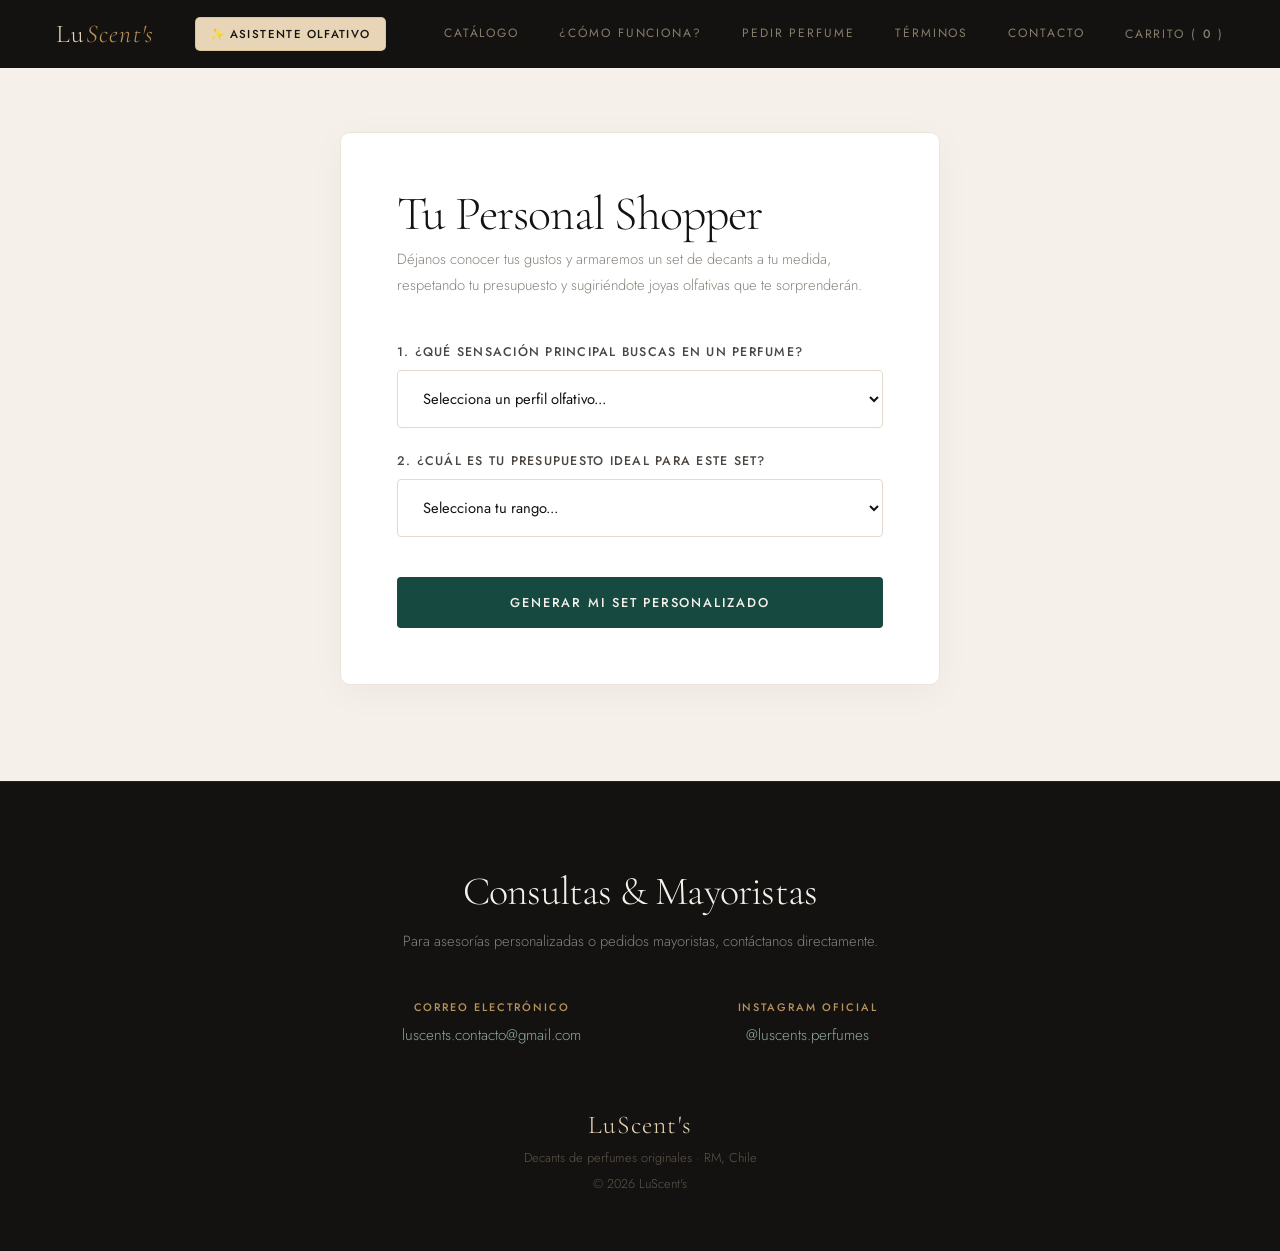
==== asistente.html @ 913094ef "Primera Subida de Luscents" ====
<!DOCTYPE html>
<html lang="es">
<head>
  <meta charset="UTF-8"/>
  <meta name="viewport" content="width=device-width, initial-scale=1.0"/>
  <meta name="description" content="Asistente Olfativo de LuScent's — Te ayudamos a armar el set de decants perfecto según tu perfil y presupuesto."/>
  <meta name="theme-color" content="#181614"/>
  <title>Asistente Olfativo — LuScent's</title>
  <link href="https://fonts.googleapis.com/css2?family=Cormorant+Garamond:ital,wght@0,300;0,400;0,600;1,300;1,400&family=Jost:wght@300;400;500&display=swap" rel="stylesheet"/>
  <link rel="stylesheet" href="css/styles.css"/>
  <meta property="og:title" content="LuScent's — Decants de Perfumes Originales · Chile" />
<meta property="og:description" content="Fragancias 100% originales en frascos de 2,5 ml y 5 ml. Prueba antes de invertir. Envíos a todo Chile y entregas en Santiago." />
<meta property="og:url" content="https://tu-usuario.github.io/luscents/index.html" />
<meta property="og:image" content="https://tu-usuario.github.io/luscents/img/banner-preview.png" />
<meta property="og:type" content="website" />
<meta property="og:site_name" content="LuScent's" />
</head>
<body>

  <header class="nav" id="main-nav">
    <div class="nav__left">
      <a href="index.html" class="nav__logo">Lu<em>Scent's</em></a>
      <a href="asistente.html" class="nav__ai-link active" aria-current="page">✨ Asistente Olfativo</a>
    </div>
    <nav class="nav__links" role="navigation" aria-label="Menú principal">
      <a href="index.html">Catálogo</a>
      <a href="como-funciona.html">¿Cómo funciona?</a>
      <a href="solicitud.html">Pedir Perfume</a>
      <a href="terminos.html">Términos</a>
      <a href="#contacto">Contacto</a>
      <button class="cart-btn" id="nav-cart-btn" aria-label="Abrir carrito">
        Carrito (<span id="nav-cart-count">0</span>)
      </button>
    </nav>
  </header>

  <section class="page-content" style="min-height:85vh;">
    <div class="assistant-wrap">

      <div id="assistant-intro">
        <h1 class="page-title">Tu Personal Shopper</h1>
        <p class="page-desc">Déjanos conocer tus gustos y armaremos un set de decants a tu medida, respetando tu presupuesto y sugiriéndote joyas olfativas que te sorprenderán.</p>

        <form class="custom-form" id="assistant-form" novalidate>
          <div class="input-group">
            <label for="ai-profile">1. ¿Qué sensación principal buscas en un perfume?</label>
            <select id="ai-profile" required class="ai-select">
              <option value="" disabled selected>Selecciona un perfil olfativo...</option>
              <option value="dulce">Cálido y Dulce (Vainilla, Caramelo, Licores)</option>
              <option value="fresco">Fresco y Limpio (Cítricos, Marinos, Menta)</option>
              <option value="oscuro">Misterioso y Oscuro (Maderas, Tabaco, Especias)</option>
            </select>
          </div>
          <div class="input-group">
            <label for="ai-budget">2. ¿Cuál es tu presupuesto ideal para este set?</label>
            <select id="ai-budget" required class="ai-select">
              <option value="" disabled selected>Selecciona tu rango...</option>
              <option value="10000">Alrededor de $10.000 (Set de inicio)</option>
              <option value="15000">Alrededor de $15.000 (Set intermedio)</option>
              <option value="25000">Hasta $25.000 (Set premium / Nicho)</option>
            </select>
          </div>
          <button type="submit" class="btn btn--full form-btn">Generar mi set personalizado</button>
        </form>
      </div>

      <div id="assistant-loading" style="display:none;text-align:center;padding:4rem 0;">
        <p style="font-family:var(--ff-disp);font-size:1.5rem;color:var(--gold-dk);font-style:italic;">Analizando notas olfativas...</p>
      </div>

      <div id="assistant-results" style="display:none;">
        <h2 class="page-title" style="font-size:2rem;">Tu Selección Perfecta</h2>
        <p class="page-desc" id="ai-global-desc" style="margin-bottom:1.5rem;font-weight:500;"></p>

        <div class="ai-results-grid" id="ai-base-set"></div>

        <div class="ai-total-box">
          <span>Total Set Sugerido:</span>
          <strong id="ai-base-total"></strong>
        </div>

        <div class="ai-upsell">
          <h3>Sugerencia Exclusiva (Fuera de presupuesto)</h3>
          <p>Si deseas llevar esta experiencia olfativa a un nivel superior, te recomendamos añadir esta pieza:</p>
          <div id="ai-upsell-item"></div>
        </div>

        <div class="ai-actions" style="display:flex;flex-direction:column;gap:.5rem;">
          <button class="btn btn--full" id="btn-add-base" style="margin-bottom:.5rem;">Añadir Set Sugerido al Carrito</button>
          <button class="btn-outline btn-outline--green" id="btn-add-all">Añadir Set + Sugerencia Exclusiva</button>
        </div>

        <button class="btn-outline" style="border:none;font-size:.75rem;margin-top:1.5rem;" onclick="location.reload()">← Volver a intentar</button>
      </div>

    </div>
  </section>

  <section class="contact" id="contacto" aria-labelledby="contact-heading-ai">
    <div class="contact__inner">
      <h2 class="contact__title" id="contact-heading-ai">Consultas & Mayoristas</h2>
      <p class="contact__desc">Para asesorías personalizadas o pedidos mayoristas, contáctanos directamente.</p>
      <div class="contact__methods">
        <div class="contact__method">
          <span class="contact__label">Correo Electrónico</span>
          <a href="mailto:luscents.contacto@gmail.com" class="contact__link">luscents.contacto@gmail.com</a>
        </div>
        <div class="contact__method">
          <span class="contact__label">Instagram Oficial</span>
          <a href="https://instagram.com/luscents.perfumes" target="_blank" rel="noopener noreferrer" class="contact__link">@luscents.perfumes</a>
        </div>
      </div>
    </div>
  </section>

  <footer class="footer">
    <span class="footer__logo">LuScent's</span>
    <p>Decants de perfumes originales · RM, Chile</p>
    <p class="footer__copy">© 2026 LuScent's</p>
  </footer>

  <!-- CARRITO -->
  <div class="cart-overlay" id="cart-overlay" aria-hidden="true"></div>
  <div class="cart-sidebar" id="cart-sidebar" role="dialog" aria-modal="true" aria-label="Tu carrito">
    <div class="cart-header">
      <h2>Tu Pedido</h2>
      <button class="cart-close-btn" id="cart-close-btn" aria-label="Cerrar carrito">
        <svg width="20" height="20" viewBox="0 0 24 24" fill="none" stroke="currentColor" stroke-width="1.5" aria-hidden="true"><path d="M18 6 6 18M6 6l12 12"/></svg>
      </button>
    </div>
    <div class="cart-items" id="cart-items"></div>
    <div class="cart-footer">
      <div class="cart-total"><span>Total</span><span id="cart-total-price">$ 0</span></div>
      <a class="btn btn--full" id="cart-checkout" href="#">Enviar pedido por WhatsApp</a>
    </div>
  </div>

  <!-- CHECKOUT -->
  <div class="checkout-overlay" id="checkout-overlay" aria-hidden="true"></div>
  <div class="checkout-modal" id="checkout-modal" role="dialog" aria-modal="true" aria-label="Confirmar pedido" aria-hidden="true">
    <div class="checkout-header">
      <h2>Confirmar Pedido</h2>
      <button class="cart-close-btn" id="checkout-close" aria-label="Cerrar">
        <svg width="20" height="20" viewBox="0 0 24 24" fill="none" stroke="currentColor" stroke-width="1.5" aria-hidden="true"><path d="M18 6 6 18M6 6l12 12"/></svg>
      </button>
    </div>
    <div class="checkout-body">
      <div class="checkout-summary" id="checkout-summary"></div>
      <div class="checkout-discount">
        <label for="coupon-code">Código de descuento</label>
        <div class="discount-group">
          <input type="text" id="coupon-code" placeholder="Ej: LUSCENT10" autocomplete="off"/>
          <button type="button" class="btn-outline" style="width:auto;padding:.75rem 1.5rem;" id="apply-coupon">Aplicar</button>
        </div>
        <p class="coupon-msg" id="coupon-msg" role="alert"></p>
      </div>
      <div class="checkout-totals">
        <div class="totals-row"><span>Subtotal</span><span id="checkout-subtotal">$0</span></div>
        <div class="totals-row disc-row" id="checkout-discount-row" style="display:none;">
          <span>Descuento</span><span id="checkout-discount-amt">-$0</span>
        </div>
        <div class="totals-row grand-total"><span>Total Final</span><span id="checkout-total">$0</span></div>
      </div>
    </div>
    <div class="checkout-footer">
      <a class="btn btn--full" id="checkout-confirm-btn" href="#" target="_blank" rel="noopener noreferrer">Finalizar en WhatsApp</a>
    </div>
  </div>

  <script src="js/catalog.js"></script>
  <script src="js/scripts.js"></script>
</body>
</html>
---- css/styles.css ----
/* ═══════════════════════════════════════════════════
   LUSCENT'S — styles.css
   Arquitectura: tokens → base → layout → componentes
   ── NOTA: Rediseño estético integral. Sin tocar JS ni clases funcionales.
═══════════════════════════════════════════════════ */

/* ── TOKENS ─────────────────────────────── */
:root {
  --cream:       #F5F1EA;
  --white:       #FFFFFF;
  --ink:         #141210;
  --ink-mid:     #4A4540;
  --ink-muted:   #8A837A;
  --gold:        #B8935A;
  --gold-lt:     #E8D5B7;
  --gold-dk:     #8A6A38;
  --green:       #164A41;
  --green-hv:    #0A3D2E;
  --border:      #E2DAD1;
  --border-sm:   #EBE5DE;
  --ff-disp:     'Cormorant Garamond', Georgia, serif;
  --ff-body:     'Jost', system-ui, sans-serif;
  --r-sm:        4px;
  --r-md:        8px;
  --r-lg:        10px;
  --ease:        cubic-bezier(0.16, 1, 0.3, 1);
  --ease-lux:    cubic-bezier(0.22, 1, 0.36, 1);
  --nav-h:       68px;

  /* ── Toast — cambia estos dos valores para personalizar el color ── */
  --toast-bg:         #5a4f46;   /* fondo de la pastilla */
  --toast-accent:     #164A41;   /* barra/acento izquierdo (actualmente no visible en pill, se usa en label) */
  --toast-label-color: #4EB899;  /* color del texto "✓ Añadido al carrito" */
}

/* ── RESET ──────────────────────────────── */
*, *::before, *::after { margin: 0; padding: 0; box-sizing: border-box; }
html { scroll-behavior: smooth; }
body {
  font-family: var(--ff-body);
  background: var(--cream);
  color: var(--ink);
  font-size: 15px;
  line-height: 1.6;
  -webkit-font-smoothing: antialiased;
}
img { display: block; }
button { cursor: pointer; font-family: inherit; }
a { text-decoration: none; }

/* ── NAV ────────────────────────────────── */
.nav {
  position: fixed;
  inset-block-start: 0;
  inset-inline: 0;
  z-index: 100;
  background: var(--ink);
  display: flex;
  align-items: center;
  justify-content: space-between;
  padding-inline: 3.5rem;
  height: var(--nav-h);
  transition: background .4s var(--ease-lux), box-shadow .4s var(--ease-lux);
}
.nav--transparent { background: transparent; }
.nav--scrolled    { background: var(--ink); box-shadow: 0 2px 24px rgba(20,18,16,.35); }

.nav__left { display: flex; align-items: center; gap: 2.5rem; }

.nav__logo {
  font-family: var(--ff-disp);
  font-size: 1.6rem;
  font-weight: 300;
  color: var(--gold-lt);
  letter-spacing: 0.05em;
  white-space: nowrap;
  line-height: 1;
}
.nav__logo em { font-style: italic; color: var(--gold); }

.nav__links {
  display: flex;
  gap: 2.5rem;
  align-items: center;
}
.nav__links a {
  font-size: 0.75rem;
  letter-spacing: 0.16em;
  text-transform: uppercase;
  color: rgba(232,213,183,.55);
  transition: color .3s var(--ease);
  white-space: nowrap;
}
.nav__links a:hover  { color: var(--gold-lt); }
.nav__links a.active { color: var(--white); font-weight: 500; }

.nav__ai-link {
  font-size: 0.72rem;
  font-weight: 500;
  text-transform: uppercase;
  letter-spacing: 0.12em;
  color: var(--gold-lt);
  background: rgba(184,147,90,.08);
  padding: .4rem .9rem;
  border-radius: 5px;
  border: 1px solid rgba(184,147,90,.28);
  transition: all .3s var(--ease);
  white-space: nowrap;
}
.nav__ai-link:hover,
.nav__ai-link.active { background: var(--gold-lt); color: var(--ink); }

/* Carrito nav */
.cart-btn {
  background: transparent;
  border: none;
  color: rgba(232,213,183,.55);
  font-size: 0.75rem;
  letter-spacing: 0.16em;
  text-transform: uppercase;
  display: flex;
  align-items: center;
  gap: .35rem;
  position: relative;
  white-space: nowrap;
  transition: color .3s var(--ease);
}
.cart-btn:hover { color: var(--gold-lt); }
.cart-btn span  { font-weight: 500; }

.cart-btn::after {
  content: '';
  position: absolute;
  top: -2px; right: -10px;
  width: 6px; height: 6px;
  background: var(--green);
  border-radius: 50%;
  opacity: 0;
  transform: scale(0);
  transition: opacity .3s var(--ease), transform .3s var(--ease);
}
.cart-btn.has-items::after { opacity: 1; transform: scale(1); }

@keyframes cartPop {
  0%,100% { transform: scale(1); }
  50%      { transform: scale(1.15); color: var(--gold-lt); }
}
.cart-btn.pop { animation: cartPop .4s var(--ease); }

/* Hamburger */
.hamburger-btn {
  display: none;
  flex-direction: column;
  justify-content: center;
  align-items: center;
  gap: 5px;
  width: 40px; height: 40px;
  background: transparent;
  border: none;
  border-radius: var(--r-sm);
  flex-shrink: 0;
  transition: background .2s;
}
.hamburger-btn:hover { background: rgba(232,213,183,.08); }
.hamburger-btn span {
  display: block;
  width: 22px; height: 1.5px;
  background: var(--gold-lt);
  border-radius: 1px;
  transition: transform .35s var(--ease-lux), opacity .3s var(--ease), width .3s var(--ease);
  transform-origin: center;
}
.nav--mobile-open .hamburger-btn span:nth-child(1) { transform: translateY(7px) rotate(45deg); }
.nav--mobile-open .hamburger-btn span:nth-child(2) { opacity: 0; width: 0; }
.nav--mobile-open .hamburger-btn span:nth-child(3) { transform: translateY(-7px) rotate(-45deg); }

.mobile-overlay {
  display: none;
  position: fixed;
  inset: 0;
  background: rgba(20,18,16,.6);
  z-index: 99;
  backdrop-filter: blur(3px);
}
.mobile-overlay.open { display: block; }

/* ── HERO ───────────────────────────────── */
.hero {
  background: var(--ink);
  padding: 6.5rem 3rem 6rem;
  border-bottom: 1px solid rgba(184,147,90,.12);
  display: flex;
  justify-content: center;
  margin-top: var(--nav-h);
}
.hero__inner {
  max-width: 700px;
  width: 100%;
  text-align: center;
  display: flex;
  flex-direction: column;
  align-items: center;
}
.hero__eye {
  display: block;
  font-size: 0.68rem;
  letter-spacing: 0.22em;
  text-transform: uppercase;
  color: var(--gold);
  margin-bottom: 2rem;
  font-weight: 400;
}
.hero__title {
  font-family: var(--ff-disp);
  font-size: clamp(3.2rem, 6.5vw, 5.5rem);
  font-weight: 300;
  line-height: 1.03;
  letter-spacing: -0.02em;
  color: var(--cream);
  margin-bottom: 1.75rem;
}
.hero__title em { font-style: italic; color: var(--gold); font-size: 1.3em; }
.hero__sub {
  font-size: 1rem;
  font-weight: 300;
  color: rgba(245,241,234,.45);
  max-width: 440px;
  margin-bottom: 2.75rem;
  line-height: 1.8;
}
.hero__actions {
  display: flex;
  gap: 1.25rem;
  flex-wrap: wrap;
  justify-content: center;
}

/* ── BOTONES ────────────────────────────── */
.btn {
  display: inline-flex;
  align-items: center;
  justify-content: center;
  gap: .45rem;
  padding: .9rem 2rem;
  background: transparent;
  border: 1px solid var(--green);
  color: var(--green);
  font-family: var(--ff-body);
  font-size: 0.8rem;
  font-weight: 500;
  letter-spacing: 0.14em;
  text-transform: uppercase;
  border-radius: var(--r-sm);
  transition: background .25s var(--ease), color .25s var(--ease), border-color .25s var(--ease);
}
.btn:hover      { background: var(--green); color: var(--cream); }
.btn--full      { width: 100%; }
.btn--hero      { border-color: var(--gold); color: var(--gold-lt); }
.btn--hero:hover { background: var(--gold); color: var(--ink); border-color: var(--gold); }
.btn--sets      { border-color: rgba(184,147,90,.45); color: var(--gold-lt); background: rgba(184,147,90,.07); }
.btn--sets:hover { background: var(--gold); border-color: var(--gold); color: var(--ink); }

.btn-outline {
  display: inline-flex;
  align-items: center;
  justify-content: center;
  width: 100%;
  padding: .9rem 2rem;
  background: transparent;
  border: 1px solid var(--border);
  color: var(--ink-mid);
  font-family: var(--ff-body);
  font-size: 0.78rem;
  font-weight: 500;
  letter-spacing: 0.14em;
  text-transform: uppercase;
  border-radius: var(--r-sm);
  transition: all .25s var(--ease);
}
.btn-outline:hover       { border-color: var(--ink-mid); color: var(--ink); }
.btn-outline--green      { border-color: var(--green) !important; color: var(--green) !important; }
.btn-outline--green:hover { background: var(--green) !important; color: var(--white) !important; }

/* ── PILLS BAR ──────────────────────────── */
.pills-bar {
  background: var(--gold-lt);
  display: flex;
  justify-content: center;
  gap: 3rem;
  padding: 1rem 2rem;
  flex-wrap: wrap;
}
.pills-bar span {
  font-size: 0.72rem;
  letter-spacing: 0.10em;
  color: var(--ink);
  font-weight: 400;
  text-transform: uppercase;
}
.pills-bar--cyber {
  background: linear-gradient(90deg, var(--gold-dk), var(--green), var(--gold-dk));
  background-size: 200% 100%;
  animation: cyberGrad 3s linear infinite;
}
@keyframes cyberGrad { to { background-position: 200% 50%; } }
.pills-bar--cyber span { color: var(--white); font-weight: 500; }

/* ── CATÁLOGO ───────────────────────────── */
.catalog {
  max-width: 1280px;
  margin: 0 auto;
  padding: 3rem 2.5rem 5rem;
}

/* Filtros */
.filters {
  display: flex;
  justify-content: space-between;
  align-items: center;
  gap: 1rem;
  margin-bottom: 1rem;
  flex-wrap: wrap;
}
.filters__left  { display: flex; gap: .5rem; flex-wrap: wrap; }
.filters__right { display: flex; align-items: center; gap: .75rem; }

.filter-btn {
  padding: .45rem 1.25rem;
  border: 1px solid var(--border);
  border-radius: 999px;
  background: transparent;
  font-family: var(--ff-body);
  font-size: 0.8rem;
  letter-spacing: 0.04em;
  color: var(--ink-mid);
  transition: all .2s var(--ease);
}
.filter-btn:hover  { border-color: var(--ink-mid); color: var(--ink); }
.filter-btn.active { background: var(--green); border-color: var(--green); color: var(--cream); }

.filter-btn--sets {
  background: linear-gradient(135deg, var(--green), #1a6b5a);
  border-color: var(--green);
  color: var(--cream);
  font-weight: 500;
}
.filter-btn--sets:hover { background: linear-gradient(135deg, var(--green-hv), #0f5244); border-color: var(--green-hv); color: var(--cream); }
.filter-btn--sets.active { background: var(--green-hv); border-color: var(--green-hv); box-shadow: 0 3px 12px rgba(22,74,65,.28); }

/* Botón limpiar filtros */
.clear-filters-btn {
  display: inline-flex;
  align-items: center;
  gap: .3rem;
  padding: .45rem .9rem;
  border: 1px solid var(--border-sm);
  border-radius: 999px;
  background: transparent;
  font-family: var(--ff-body);
  font-size: 0.75rem;
  letter-spacing: 0.04em;
  color: var(--ink-muted);
  white-space: nowrap;
  transition: all .2s var(--ease);
  opacity: .45;
  pointer-events: none;
}
.clear-filters-btn.active {
  opacity: 1;
  pointer-events: auto;
  color: var(--ink-mid);
  border-color: var(--border);
}
.clear-filters-btn.active:hover {
  border-color: var(--ink);
  color: var(--ink);
  background: rgba(20,18,16,.04);
}
.clear-filters-btn svg { flex-shrink: 0; }


.search-wrap { position: relative; display: flex; align-items: center; }
.search-wrap svg { position: absolute; left: .85rem; color: var(--ink-muted); pointer-events: none; }
.search-wrap input {
  padding: .5rem 1rem .5rem 2.25rem;
  border: 1px solid var(--border);
  border-radius: 999px;
  background: var(--white);
  font-family: var(--ff-body);
  font-size: 0.82rem;
  color: var(--ink);
  width: 220px;
  outline: none;
  transition: border-color .25s var(--ease);
}
.search-wrap input:focus { border-color: var(--green); }
.search-wrap input::placeholder { color: var(--ink-muted); }

/* Dropdown precio */
.price-filter { position: relative; }
.price-toggle {
  display: flex;
  align-items: center;
  gap: .4rem;
  padding: .5rem 1.1rem;
  border: 1px solid var(--border);
  border-radius: 999px;
  background: var(--white);
  font-family: var(--ff-body);
  font-size: 0.82rem;
  color: var(--ink-mid);
  transition: all .2s var(--ease);
  white-space: nowrap;
}
.price-toggle:hover        { border-color: var(--ink-mid); color: var(--ink); }
.price-toggle.open         { border-color: var(--green); background: var(--green); color: var(--cream); }
.price-toggle.active-sort  { border-color: var(--green); color: var(--green); background: rgba(22,74,65,.04); }

.price-dd {
  display: none;
  position: absolute;
  top: calc(100% + .5rem);
  right: 0;
  background: var(--white);
  border: 1px solid var(--border);
  border-radius: var(--r-md);
  overflow: hidden;
  width: 200px;
  z-index: 50;
  box-shadow: 0 8px 28px rgba(20,18,16,.07);
}
.price-dd.open { display: block; }

.sort-opt {
  display: flex;
  align-items: center;
  gap: .6rem;
  width: 100%;
  padding: .85rem 1rem;
  border: none;
  background: none;
  font-family: var(--ff-body);
  font-size: 0.82rem;
  color: var(--ink-mid);
  text-align: left;
  letter-spacing: 0.02em;
  transition: background .15s;
}
.sort-opt:hover    { background: var(--cream); color: var(--ink); }
.sort-opt.selected { color: var(--green); background: rgba(22,74,65,.04); }
.sort-opt + .sort-opt { border-top: 1px solid var(--border-sm); }
.sort-opt svg { flex-shrink: 0; color: var(--ink-muted); }
.sort-opt.selected svg { color: var(--green); }

/* Meta count */
.catalog__meta {
  padding: .75rem 0 1.5rem;
  border-bottom: 1px solid var(--border-sm);
  margin-bottom: 2rem;
}
.catalog__meta span {
  font-size: 0.72rem;
  letter-spacing: 0.12em;
  color: var(--ink-muted);
  text-transform: uppercase;
  font-weight: 400;
}

/* Filtros avanzados */
.adv-filters {
  display: flex;
  gap: .85rem;
  margin-bottom: 1.75rem;
  flex-wrap: wrap;
  align-items: center;
}
.adv-filter-group {
  display: flex;
  align-items: center;
  gap: .4rem;
  flex-wrap: wrap;
}
.adv-filter-group__label {
  font-size: 0.62rem;
  letter-spacing: 0.14em;
  text-transform: uppercase;
  color: var(--ink-muted);
  font-weight: 500;
  white-space: nowrap;
  flex-shrink: 0;
  margin-right: .1rem;
}
.adv-pill {
  padding: .32rem .9rem;
  border: 1px solid var(--border-sm);
  border-radius: 999px;
  background: transparent;
  font-family: var(--ff-body);
  font-size: 0.75rem;
  color: var(--ink-muted);
  letter-spacing: 0.02em;
  transition: all .2s var(--ease);
  white-space: nowrap;
  cursor: pointer;
  line-height: 1.4;
}
.adv-pill:hover { border-color: var(--ink-mid); color: var(--ink); }
.adv-pill.active {
  background: var(--ink);
  border-color: var(--ink);
  color: var(--cream);
  font-weight: 500;
}
/* mantener el select real oculto pero funcional para accesibilidad */
.adv-select-hidden {
  position: absolute;
  width: 1px; height: 1px;
  overflow: hidden;
  clip: rect(0,0,0,0);
  pointer-events: none;
}

/* ── GRID PRODUCTOS ─────────────────────── */
.product-grid {
  display: grid;
  grid-template-columns: repeat(auto-fill, minmax(220px,1fr));
  gap: 1.75rem;
}

.product-card {
  background: var(--white);
  border: 1px solid var(--border-sm);
  border-radius: var(--r-lg);
  overflow: hidden;
  display: flex;
  flex-direction: column;
  opacity: 0;
  transform: translateY(32px);
  transition:
    opacity .75s var(--ease-lux),
    transform .75s var(--ease-lux),
    box-shadow .35s var(--ease),
    border-color .3s;
}
/* ── NOTA: stagger visual por posición en grid */
.product-card:nth-child(2)  { transition-delay: .04s; }
.product-card:nth-child(3)  { transition-delay: .08s; }
.product-card:nth-child(4)  { transition-delay: .12s; }
.product-card:nth-child(5)  { transition-delay: .06s; }
.product-card:nth-child(6)  { transition-delay: .10s; }
.product-card:nth-child(7)  { transition-delay: .14s; }
.product-card:nth-child(8)  { transition-delay: .08s; }

.product-card.visible { opacity: 1; transform: translateY(0); }
.product-card:hover   { transform: translateY(-5px); box-shadow: 0 14px 44px rgba(20,18,16,.08); border-color: var(--border); }
.product-card:focus-visible { outline: 2px solid var(--green); outline-offset: 2px; opacity: 1; transform: translateY(0); }
.product-card--cyber { border-color: rgba(184,147,90,.35); }
.product-card--cyber:hover { border-color: var(--gold); box-shadow: 0 14px 44px rgba(184,147,90,.11); }

.card__img-wrap {
  background: #F4F1ED;
  aspect-ratio: 1/1;
  display: flex;
  align-items: center;
  justify-content: center;
  overflow: hidden;
  padding: 1.5rem;
  position: relative;
}
.card__img-wrap img { width: 100%; height: 100%; object-fit: contain; transition: transform .5s var(--ease-lux); }
.product-card:hover .card__img-wrap img { transform: scale(1.05); }

/* ── NOTA: codificación sinestésica por categoría */
.cat--arabe  ~ .card__img-wrap,
.product-card:has(.cat--arabe) .card__img-wrap  { background: #EBE1D4; }
.product-card:has(.cat--nicho) .card__img-wrap  { background: #F0EDEA; }
.product-card:has(.cat--disenador) .card__img-wrap { background: #F2F0EC; }

.card__cyber-badge {
  position: absolute;
  top: .55rem; right: .55rem;
  background: var(--gold-dk);
  color: var(--white);
  font-family: var(--ff-body);
  font-size: 0.58rem;
  font-weight: 500;
  letter-spacing: 0.1em;
  text-transform: uppercase;
  padding: .2rem .55rem;
  border-radius: 3px;
  z-index: 2;
}

.card__body  { padding: 1.25rem 1.4rem 1.4rem; display: flex; flex-direction: column; flex: 1; }

.card__cat {
  display: inline-block;
  font-size: 0.62rem;
  letter-spacing: 0.14em;
  text-transform: uppercase;
  font-weight: 500;
  padding: .18rem .65rem;
  border-radius: 3px;
  margin-bottom: .75rem;
  align-self: flex-start;
}
.cat--arabe     { background: #F0E4D2; color: #5A3010; }
.cat--disenador { background: #DBE5F2; color: #0A2A50; }
.cat--nicho     { background: #E8DFF2; color: #2A0A50; }

.card__brand  { font-size: 0.68rem; letter-spacing: 0.16em; text-transform: uppercase; color: var(--ink-muted); margin-bottom: .25rem; font-weight: 400; }
.card__name   { font-family: var(--ff-disp); font-size: 1.35rem; font-weight: 300; line-height: 1.2; letter-spacing: -0.01em; color: var(--ink); margin-bottom: .6rem; }
.card__sim    { font-size: 0.72rem; color: var(--ink-muted); margin-bottom: .9rem; display: flex; align-items: center; gap: .3rem; min-height: 1rem; font-weight: 300; }
.card__sim:not(:empty)::before { content: '≈'; color: var(--gold); font-size: .9rem; flex-shrink: 0; }

.card__tag-beast {
  display: inline-block;
  font-size: 0.6rem;
  letter-spacing: 0.1em;
  text-transform: uppercase;
  font-weight: 500;
  color: #8B2E2E;
  background: rgba(139,46,46,.07);
  padding: .18rem .5rem;
  border-radius: 3px;
  margin-left: .5rem;
  vertical-align: middle;
}

.card__prices {
  display: flex;
  gap: .5rem;
  width: 100%;
  margin-top: auto;
  padding-top: .9rem;
  border-top: 1px solid var(--border-sm);
}
.card__price  {
  flex: 1;
  background: var(--cream);
  border: 1px solid var(--border-sm);
  border-radius: var(--r-sm);
  padding: .55rem .45rem;
  text-align: center;
}
.card__price-size    { font-size: 0.62rem; letter-spacing: 0.1em; text-transform: uppercase; color: var(--ink-muted); display: block; margin-bottom: .2rem; }
.card__price-crossed { display: block; font-size: 0.6rem; color: var(--ink-muted); text-decoration: line-through; line-height: 1; margin-bottom: .05rem; }
.card__price-amount  { font-size: .9rem; font-weight: 500; color: var(--gold-dk); font-variant-numeric: tabular-nums; }
.card__price-amount--cyber { color: var(--green); }

.empty-state { grid-column: 1/-1; text-align: center; padding: 5rem 2rem; color: var(--ink-muted); font-family: var(--ff-disp); font-size: 1.2rem; font-style: italic; font-weight: 300; }

/* ── HOT SALES ──────────────────────────── */
.hot-sales {
  background: var(--cream);
  padding: 5rem 2.5rem 0;
  max-width: 1280px;
  margin: 0 auto;
}
.hot-sales__header {
  display: flex;
  align-items: flex-end;
  justify-content: space-between;
  gap: 1rem;
  margin-bottom: 2rem;
  padding-bottom: 1.5rem;
  border-bottom: 1px solid var(--border-sm);
  flex-wrap: wrap;
}
.hot-sales__eye   { display: block; font-size: 0.65rem; letter-spacing: 0.22em; text-transform: uppercase; color: var(--gold-dk); margin-bottom: .5rem; font-weight: 500; }
.hot-sales__title { font-family: var(--ff-disp); font-size: clamp(1.8rem,3vw,2.6rem); font-weight: 300; letter-spacing: -0.01em; color: var(--ink); line-height: 1.05; margin: 0; }
.hot-sales__title em { font-style: italic; color: var(--gold-dk); }
.hot-sales__sub   { font-size: 0.875rem; color: var(--ink-muted); font-weight: 300; max-width: 320px; line-height: 1.75; text-align: right; }

.hs-grid {
  display: grid;
  grid-template-columns: repeat(auto-fill, minmax(240px,1fr));
  gap: 1.25rem;
  padding-bottom: 3rem;
  border-bottom: 1px solid var(--border-sm);
}

.hs-card {
  background: var(--white);
  border: 1px solid var(--border-sm);
  border-radius: var(--r-lg);
  overflow: hidden;
  display: flex;
  flex-direction: column;
  opacity: 0;
  transform: translateY(26px);
  transition:
    opacity .65s var(--ease-lux),
    transform .65s var(--ease-lux),
    box-shadow .3s var(--ease),
    border-color .3s var(--ease);
}
.hs-card.visible       { opacity: 1; transform: translateY(0); }
.hs-card:hover         { transform: translateY(-4px); box-shadow: 0 12px 36px rgba(20,18,16,.07); border-color: var(--border); }
.hs-card:focus-visible { outline: 2px solid var(--green); outline-offset: 2px; opacity: 1; transform: translateY(0); }
.hs-card--cyber        { border-color: rgba(184,147,90,.35); }
.hs-card--cyber:hover  { border-color: var(--gold); box-shadow: 0 12px 36px rgba(184,147,90,.11); }

.hs-card__img-wrap {
  background: #F2EEE9;
  aspect-ratio: 1/1;
  display: flex;
  align-items: center;
  justify-content: center;
  overflow: hidden;
  padding: 1.75rem;
  position: relative;
}
/* ── NOTA: temperatura de fondo según condición del frasco */
.hs-card:has(.hs-card__cond--sellado) .hs-card__img-wrap    { background: #EDF1F0; }
.hs-card:has(.hs-card__cond--parcial) .hs-card__img-wrap    { background: #EDE7DF; }
.hs-card:has(.hs-card__cond--casi-lleno) .hs-card__img-wrap { background: #F0EBDE; }

.hs-card__img-wrap img { width: 100%; height: 100%; object-fit: contain; transition: transform .5s var(--ease-lux); }
.hs-card:hover .hs-card__img-wrap img { transform: scale(1.04); }

.hs-card__discount {
  position: absolute;
  top: .65rem; right: .65rem;
  background: var(--green);
  color: var(--cream);
  font-family: var(--ff-body);
  font-size: 0.62rem;
  font-weight: 500;
  letter-spacing: 0.08em;
  text-transform: uppercase;
  padding: .22rem .55rem;
  border-radius: 4px;
  z-index: 1;
}
.hs-card__cyber-badge {
  position: absolute;
  top: .6rem; left: .6rem;
  background: var(--gold-dk);
  color: var(--white);
  font-family: var(--ff-body);
  font-size: 0.58rem;
  font-weight: 500;
  letter-spacing: 0.08em;
  text-transform: uppercase;
  padding: .2rem .55rem;
  border-radius: 3px;
  z-index: 2;
}

.hs-card__body { padding: 1.1rem 1.25rem 1.3rem; display: flex; flex-direction: column; flex: 1; gap: .3rem; }
.hs-card__top  { display: flex; align-items: center; justify-content: space-between; gap: .5rem; margin-bottom: .3rem; }
.hs-card__cond { font-size: 0.62rem; font-weight: 500; letter-spacing: 0.12em; text-transform: uppercase; padding: .18rem .55rem; border-radius: 3px; }
.hs-card__cond--sellado    { background: rgba(22,74,65,.08);  color: var(--green); }
.hs-card__cond--casi-lleno { background: rgba(138,106,56,.09); color: var(--gold-dk); }
.hs-card__cond--parcial    { background: rgba(74,69,64,.07);  color: var(--ink-mid); }
.hs-card__size  { font-size: 0.68rem; color: var(--ink-muted); letter-spacing: 0.06em; flex-shrink: 0; font-weight: 300; }
.hs-card__brand { font-size: 0.68rem; letter-spacing: 0.14em; text-transform: uppercase; color: var(--ink-muted); font-weight: 400; }
.hs-card__name  { font-family: var(--ff-disp); font-size: 1.15rem; font-weight: 300; line-height: 1.18; letter-spacing: -0.01em; color: var(--ink); }
.hs-card__notas { font-size: 0.75rem; color: var(--ink-muted); line-height: 1.5; margin-top: .15rem; font-weight: 300; }
.hs-card__prices { display: flex; align-items: baseline; gap: .55rem; margin-top: auto; padding-top: .75rem; }
.hs-card__original { font-size: .8rem; color: var(--ink-muted); text-decoration: line-through; }
.hs-card__price    { font-size: 1.1rem; font-weight: 500; color: var(--gold-dk); font-variant-numeric: tabular-nums; }
.hs-card__price--cyber { color: var(--green); }

/* ── SETS ───────────────────────────────── */
.sets-panel__header { padding: .75rem 0 1.5rem; border-bottom: 1px solid var(--border-sm); margin-bottom: 2rem; }
.sets-panel__meta   { font-size: 0.72rem; letter-spacing: 0.12em; color: var(--ink-muted); text-transform: uppercase; font-weight: 400; }

.sets-grid {
  display: grid;
  grid-template-columns: repeat(auto-fill, minmax(280px,1fr));
  gap: 1.5rem;
}

.set-card {
  background: var(--white);
  border: 1px solid var(--border-sm);
  border-radius: var(--r-lg);
  overflow: hidden;
  display: flex;
  flex-direction: column;
  opacity: 0;
  transform: translateY(30px);
  transition:
    opacity .65s var(--ease-lux),
    transform .65s var(--ease-lux),
    box-shadow .35s var(--ease),
    border-color .3s var(--ease);
}
.set-card.visible       { opacity: 1; transform: translateY(0); }
.set-card:hover         { transform: translateY(-5px); box-shadow: 0 16px 48px rgba(22,74,65,.10); border-color: var(--green); }
.set-card:focus-visible { outline: 2px solid var(--green); outline-offset: 2px; opacity: 1; transform: translateY(0); }
.set-card--cyber        { border-color: var(--gold); }
.set-card--cyber:hover  { border-color: var(--gold-dk); box-shadow: 0 16px 48px rgba(184,147,90,.14); }

.set-card__collage {
  position: relative;
  background: #EEEAE4;
  height: 180px;
  display: grid;
  grid-template-columns: 1fr 1fr;
  grid-template-rows: 1fr 1fr;
  gap: 3px;
  overflow: hidden;
}
.set-card__collage-item {
  background: #F2EEE8;
  display: flex;
  align-items: center;
  justify-content: center;
  overflow: hidden;
  padding: .75rem;
  transition: transform .5s var(--ease-lux);
}
.set-card:hover .set-card__collage-item { transform: scale(1.04); }
.set-card__collage-item--1 { grid-row: 1 / 3; }
.set-card__collage-item:only-child { grid-column: 1 / 3; grid-row: 1 / 3; }
.set-card__collage-item img { width: 100%; height: 100%; object-fit: contain; }

.set-card__disc-badge {
  position: absolute;
  top: .6rem; left: .6rem;
  background: var(--green);
  color: var(--cream);
  font-family: var(--ff-body);
  font-size: 0.6rem;
  font-weight: 500;
  letter-spacing: 0.08em;
  text-transform: uppercase;
  padding: .2rem .55rem;
  border-radius: 4px;
  z-index: 2;
}
.set-card--cyber .set-card__disc-badge {
  top: auto; bottom: 0; left: 0; right: 0;
  border-radius: 0;
  background: linear-gradient(90deg, var(--gold-dk) 0%, #C8860A 50%, var(--gold-dk) 100%);
  background-size: 200% 100%;
  animation: cyberDiscGlow 2.2s linear infinite;
  font-family: var(--ff-disp);
  font-size: 1.5rem;
  font-weight: 300;
  font-style: italic;
  letter-spacing: .04em;
  padding: .45rem .75rem;
  text-align: center;
  color: var(--ink);
}
@keyframes cyberDiscGlow { to { background-position: 200% 50%; } }

.set-card__cyber-badge {
  position: absolute;
  top: .6rem; right: .6rem;
  background: var(--gold-dk);
  color: var(--white);
  font-family: var(--ff-body);
  font-size: 0.58rem;
  font-weight: 500;
  letter-spacing: 0.08em;
  text-transform: uppercase;
  padding: .2rem .55rem;
  border-radius: 3px;
  z-index: 2;
}
.set-card__count-badge {
  position: absolute;
  bottom: .6rem; right: .6rem;
  background: rgba(20,18,16,.68);
  color: var(--white);
  font-family: var(--ff-disp);
  font-size: 1.05rem;
  font-weight: 300;
  font-style: italic;
  letter-spacing: .02em;
  padding: .25rem .7rem;
  border-radius: var(--r-sm);
  z-index: 2;
  backdrop-filter: blur(4px);
  line-height: 1.3;
}

.set-card__body    { padding: 1.25rem 1.3rem 1.4rem; display: flex; flex-direction: column; flex: 1; gap: .35rem; }
.set-card__badge   { display: inline-block; font-size: 0.62rem; font-weight: 500; letter-spacing: 0.12em; text-transform: uppercase; padding: .18rem .6rem; border-radius: 3px; background: rgba(22,74,65,.08); color: var(--green); align-self: flex-start; }
.set-card__name    { font-family: var(--ff-disp); font-size: 1.2rem; font-weight: 300; line-height: 1.18; letter-spacing: -0.01em; color: var(--ink); }
.set-card__count   { font-size: 0.7rem; color: var(--ink-muted); letter-spacing: 0.06em; text-transform: uppercase; font-weight: 400; }
.set-card__desc    { font-size: 0.82rem; color: var(--ink-mid); line-height: 1.7; flex: 1; font-weight: 300; }
.set-card__pricing { display: flex; align-items: baseline; gap: .55rem; flex-wrap: wrap; margin-top: .5rem; padding-top: .85rem; border-top: 1px solid var(--border-sm); }
.set-card__original { font-size: .8rem; color: var(--ink-muted); text-decoration: line-through; }
.set-card__price   { font-size: 1.25rem; font-weight: 500; color: var(--green); font-variant-numeric: tabular-nums; }
.set-card__price--cyber { color: var(--green); }
.set-card__saving  { font-size: 0.68rem; color: var(--gold-dk); font-weight: 500; letter-spacing: 0.06em; }
.set-card--cyber .set-card__original { font-size: 1rem; text-decoration-thickness: 2px; text-decoration-color: rgba(139,46,46,.5); }
.set-card--cyber .set-card__saving   { font-size: .78rem; font-weight: 500; background: rgba(184,147,90,.1); padding: .15rem .5rem; border-radius: 3px; }

/* ── CÓMO FUNCIONA ──────────────────────── */
.how { background: var(--ink); padding: 5.5rem 2.5rem; }
.how__inner { max-width: 960px; margin: 0 auto; }
.section-title {
  font-family: var(--ff-disp);
  font-size: clamp(2rem,4vw,3.2rem);
  font-weight: 300;
  letter-spacing: -0.02em;
  color: var(--cream);
  margin-bottom: 3.5rem;
  line-height: 1.05;
}
.how__steps { display: grid; grid-template-columns: repeat(auto-fit,minmax(220px,1fr)); gap: 3rem; }
.how__num   { display: block; font-family: var(--ff-disp); font-size: 2.5rem; font-weight: 300; color: var(--gold); margin-bottom: .85rem; line-height: 1; letter-spacing: -0.02em; }
.how__step h2 { font-family: var(--ff-body); font-size: 0.82rem; font-weight: 500; letter-spacing: 0.1em; text-transform: uppercase; color: var(--gold-lt); margin-bottom: .85rem; }
.how__step p  { font-size: 0.875rem; font-weight: 300; color: rgba(245,241,234,.5); line-height: 1.8; }

/* ── PÁGINAS INTERNAS ───────────────────── */
.page-content {
  padding: calc(var(--nav-h) + 4rem) 2.5rem 6rem;
  min-height: 70vh;
  display: flex;
  justify-content: center;
}
.text-container, .form-container { max-width: 600px; width: 100%; }
.page-title {
  font-family: var(--ff-disp);
  font-size: clamp(2.2rem, 4vw, 3rem);
  font-weight: 300;
  letter-spacing: -0.02em;
  line-height: 1.05;
  color: var(--ink);
  margin-bottom: .5rem;
}
.page-desc  { font-size: 0.92rem; color: var(--ink-muted); margin-bottom: 2.75rem; font-weight: 300; line-height: 1.75; }
.legal-text h3 { font-family: var(--ff-body); font-size: 0.85rem; font-weight: 500; letter-spacing: 0.06em; text-transform: uppercase; color: var(--ink); margin-top: 2.25rem; margin-bottom: .9rem; }
.legal-text p  { color: var(--ink-mid); line-height: 1.82; font-size: 0.92rem; font-weight: 300; }

/* ── FORMULARIOS ────────────────────────── */
.custom-form { display: flex; flex-direction: column; gap: 1.5rem; }
.input-group { display: flex; flex-direction: column; gap: .45rem; }
.input-group label { font-size: 0.78rem; letter-spacing: 0.1em; text-transform: uppercase; color: var(--ink-mid); font-weight: 500; }
.input-group input,
.input-group select,
.input-group textarea {
  padding: 1rem 1.3rem;
  border: 1px solid var(--border);
  border-radius: var(--r-sm);
  background: var(--white);
  font-family: var(--ff-body);
  font-size: 0.92rem;
  color: var(--ink);
  transition: border-color .3s var(--ease);
  outline: none;
}
.input-group input:focus,
.input-group select:focus,
.input-group textarea:focus { border-color: var(--green); }
.input-group textarea { resize: vertical; min-height: 100px; line-height: 1.7; width: 100%; }
.input-group textarea::placeholder,
.input-group input::placeholder { color: var(--ink-muted); }

.form-btn { margin-top: 1rem; padding: 1rem; background: var(--green); color: var(--cream); border: none; letter-spacing: 0.14em; }
.form-btn:hover    { background: var(--green-hv); }
.form-btn:disabled { opacity: .5; cursor: not-allowed; }

/* ── ASISTENTE ──────────────────────────── */
.assistant-wrap {
  max-width: 600px;
  width: 100%;
  background: var(--white);
  padding: 3.5rem;
  border-radius: var(--r-lg);
  border: 1px solid var(--border-sm);
  box-shadow: 0 8px 36px rgba(20,18,16,.04);
}
.ai-select {
  padding: 1rem 1.2rem;
  border: 1px solid var(--border);
  border-radius: var(--r-sm);
  background: var(--cream);
  font-family: var(--ff-body);
  font-size: 0.92rem;
  color: var(--ink);
  width: 100%;
  outline: none;
  transition: border-color .2s;
}
.ai-select:focus { border-color: var(--green); }

.ai-results-grid { display: flex; flex-direction: column; gap: 1rem; margin-bottom: 1rem; }
.ai-item {
  display: flex;
  align-items: center;
  gap: 1rem;
  padding: 1.1rem;
  background: var(--cream);
  border-radius: var(--r-sm);
  border: 1px solid var(--border-sm);
}
.ai-item__img   { width: 46px; height: 46px; object-fit: contain; flex-shrink: 0; }
.ai-item__info  { flex: 1; display: flex; flex-direction: column; }
.ai-item__brand { font-size: 0.62rem; color: var(--ink-muted); text-transform: uppercase; letter-spacing: 0.14em; font-weight: 400; }
.ai-item__name  { font-family: var(--ff-disp); font-size: 1.05rem; font-weight: 300; color: var(--ink); }
.ai-item__price { font-size: 0.9rem; color: var(--green); font-weight: 500; white-space: nowrap; font-variant-numeric: tabular-nums; }
.ai-item__desc  { font-size: 0.78rem; color: var(--ink-mid); margin-top: .35rem; line-height: 1.55; font-weight: 300; }

.ai-total-box { display: flex; justify-content: space-between; padding: 1rem 0; border-top: 1px solid var(--border-sm); border-bottom: 1px solid var(--border-sm); margin-bottom: 2rem; font-family: var(--ff-disp); font-size: 1.25rem; font-weight: 300; }
.ai-total-box strong { color: var(--green); font-family: var(--ff-body); font-weight: 500; font-size: 1rem; }

.ai-upsell { background: rgba(22,74,65,.04); border-left: 2px solid var(--green); padding: 1.5rem; border-radius: 0 var(--r-sm) var(--r-sm) 0; margin-bottom: 2rem; }
.ai-upsell h3 { font-family: var(--ff-body); font-size: 0.75rem; color: var(--green); margin-bottom: .6rem; text-transform: uppercase; letter-spacing: 0.1em; font-weight: 500; }
.ai-upsell p  { font-size: 0.875rem; color: var(--ink-mid); margin-bottom: 1rem; font-weight: 300; line-height: 1.7; }

/* ── REVIEWS — slider infinito ──────────── */
.reviews {
  background: var(--white);
  padding: 5.5rem 0 4rem;
  border-top: 1px solid var(--border-sm);
  border-bottom: 1px solid var(--border-sm);
  overflow: hidden;
}
.reviews__inner { max-width: 1100px; margin: 0 auto; padding: 0 2.5rem; }
.reviews__header {
  display: flex;
  align-items: flex-end;
  justify-content: space-between;
  gap: 1.5rem;
  margin-bottom: 3rem;
  flex-wrap: wrap;
}
.reviews__eye   { display: block; font-size: 0.65rem; letter-spacing: 0.22em; text-transform: uppercase; color: var(--gold-dk); margin-bottom: .5rem; font-weight: 500; }
.reviews__title { font-family: var(--ff-disp); font-size: clamp(1.8rem,3vw,2.6rem); font-weight: 300; letter-spacing: -0.01em; color: var(--ink); line-height: 1.05; margin: 0; }
.reviews__title em { font-style: italic; color: var(--gold-dk); }
.reviews__sub   { font-size: 0.875rem; color: var(--ink-muted); max-width: 300px; line-height: 1.75; text-align: right; font-weight: 300; }

/* Slider contenedor */
.reviews-slider {
  position: relative;
  width: 100%;
  overflow: hidden;
  /* fades laterales */
  -webkit-mask-image: linear-gradient(to right, transparent 0%, #000 8%, #000 92%, transparent 100%);
  mask-image: linear-gradient(to right, transparent 0%, #000 8%, #000 92%, transparent 100%);
}

/* Track animado */
.reviews-track {
  display: flex;
  flex-wrap: nowrap;
  gap: 1.25rem;
  width: max-content;
  animation: reviewsScroll 30s linear infinite;
  padding: .5rem 1.25rem 1rem;
  will-change: transform;
}
.reviews-track:hover,
.reviews-track:focus-within { animation-play-state: paused; }

@keyframes reviewsScroll {
  0%   { transform: translateX(0); }
  100% { transform: translateX(-50%); }
}

/* Las tarjetas se duplican vía JS para infinito real; en CSS puro las 4 originales se duplican con ::after no siendo posible,
   así que usamos la técnica de duplicar el contenido desde JS (ver scripts.js init) */

.review-card {
  background: var(--cream);
  border: 1px solid var(--border-sm);
  border-radius: var(--r-lg);
  padding: 1.85rem;
  flex: 0 0 300px;
  min-width: 300px;
  max-width: 300px;
  display: flex;
  flex-direction: column;
  gap: 1rem;
  position: relative;
  overflow: hidden;
  text-decoration: none;
  color: inherit;
  transition: box-shadow .3s var(--ease), border-color .3s;
  cursor: pointer;
  user-select: none;
  -webkit-user-select: none;
}
.review-card::before {
  content: '';
  position: absolute;
  top: 0; left: 0;
  width: 2px; height: 100%;
  background: var(--gold);
  transform: scaleY(0);
  transform-origin: bottom;
  transition: transform .35s var(--ease-lux);
}
.review-card:hover { box-shadow: 0 10px 36px rgba(20,18,16,.07); border-color: var(--border); }
.review-card:hover::before { transform: scaleY(1); }

.review-card__stars { display: flex; gap: .2rem; }
.review-card__stars svg { width: 13px; height: 13px; fill: var(--gold); }
.review-card__quote {
  font-family: var(--ff-disp);
  font-size: 1rem;
  font-weight: 300;
  line-height: 1.6;
  color: var(--ink);
  font-style: italic;
  flex: 1;
  letter-spacing: 0.005em;
  /* Limitar a 5 líneas */
  display: -webkit-box;
  -webkit-line-clamp: 5;
  -webkit-box-orient: vertical;
  overflow: hidden;
}
.review-card__author { display: flex; align-items: center; justify-content: space-between; gap: .75rem; padding-top: .85rem; border-top: 1px solid var(--border-sm); }
.review-card__name  { font-size: 0.78rem; font-weight: 500; color: var(--ink-mid); letter-spacing: 0.04em; }
.review-card__date  { font-size: 0.7rem; color: var(--ink-muted); font-weight: 300; }
.review-card__fb    { display: flex; align-items: center; gap: .35rem; font-size: 0.68rem; color: #1877F2; font-weight: 500; letter-spacing: 0.06em; text-transform: uppercase; flex-shrink: 0; white-space: nowrap; }
.review-card__fb svg { width: 13px; height: 13px; fill: #1877F2; }

/* Mobile */
@media (max-width: 768px) {
  .reviews { padding: 3.5rem 0 3rem; }
  .reviews__inner { padding: 0 1.25rem; }
  .reviews__header { flex-direction: column; align-items: flex-start; gap: .75rem; margin-bottom: 2rem; }
  .reviews__sub { text-align: left; max-width: 100%; }
  .review-card { flex: 0 0 260px; width: 260px; padding: 1.4rem; }
  .review-card__quote { font-size: .93rem; -webkit-line-clamp: 4; }
  .reviews-slider {
    -webkit-mask-image: linear-gradient(to right, transparent 0%, #000 5%, #000 95%, transparent 100%);
    mask-image: linear-gradient(to right, transparent 0%, #000 5%, #000 95%, transparent 100%);
  }
}

@media (max-width: 480px) {
  .review-card { flex: 0 0 230px; width: 230px; }
}

/* ── CONTACTO ───────────────────────────── */
.contact {
  background: var(--ink);
  border-top: 1px solid rgba(184,147,90,.12);
  padding: 5.5rem 2.5rem 2.5rem;
  display: flex;
  justify-content: center;
  text-align: center;
}
.contact__inner   { max-width: 600px; width: 100%; }
.contact__title   { font-family: var(--ff-disp); font-size: clamp(2rem,3.5vw,2.5rem); font-weight: 300; letter-spacing: -0.02em; color: var(--cream); margin-bottom: 1rem; line-height: 1.05; }
.contact__desc    { font-size: 0.92rem; color: rgba(245,241,234,.5); line-height: 1.8; margin-bottom: 2.75rem; font-weight: 300; }
.contact__methods { display: flex; justify-content: space-around; gap: 2rem; flex-wrap: wrap; }
.contact__method  { display: flex; flex-direction: column; gap: .45rem; align-items: center; }
.contact__label   { font-size: 0.68rem; text-transform: uppercase; letter-spacing: 0.18em; color: var(--gold); font-weight: 500; }
.contact__link    { font-size: 0.95rem; color: #8fa8a2; transition: color .25s; font-weight: 300; }
.contact__link:hover { color: var(--gold-lt); }

/* ── FOOTER ─────────────────────────────── */
.footer { background: var(--ink); padding: 1.5rem 2.5rem 3.5rem; text-align: center; }
.footer__logo  { display: block; font-family: var(--ff-disp); font-size: 1.6rem; font-weight: 300; letter-spacing: 0.05em; color: var(--gold-lt); margin-bottom: .65rem; line-height: 1; }
.footer p      { font-size: 0.8rem; color: rgba(232,213,183,.35); font-weight: 300; }
.footer__copy  { margin-top: .4rem; }

/* ── MODALES BASE ───────────────────────── */
.overlay {
  display: none;
  position: fixed;
  inset: 0;
  background: rgba(20,18,16,.62);
  z-index: 200;
  align-items: center;
  justify-content: center;
  padding: 1.5rem;
  backdrop-filter: blur(4px);
}
.overlay.open { display: flex; }

@keyframes modalIn {
  from { opacity: 0; transform: translateY(24px) scale(.97); }
  to   { opacity: 1; transform: translateY(0) scale(1); }
}

.modal-close-btn {
  position: absolute;
  top: .9rem; right: .9rem;
  background: none;
  border: none;
  border-radius: var(--r-sm);
  color: var(--ink-muted);
  padding: .4rem;
  z-index: 2;
  display: flex;
  align-items: center;
  width: 28px; height: 28px;
  justify-content: center;
  transition: color .2s;
}
.modal-close-btn:hover        { color: var(--ink); }
.modal-close-btn:focus-visible { outline: 2px solid var(--green); }

/* Modal decant */
.modal-decant {
  background: var(--white);
  border-radius: var(--r-lg);
  width: 100%;
  max-width: 500px;
  max-height: 88dvh;
  display: grid;
  grid-template-columns: 160px 1fr;
  overflow: hidden;
  position: relative;
  animation: modalIn .4s var(--ease-lux);
}
.modal-decant__img-wrap { background: #F0EDEA; display: flex; align-items: center; justify-content: center; padding: 1.75rem; }
.modal-decant__img-wrap img { width: 100%; object-fit: contain; }
.modal-decant__info { padding: 2rem 1.75rem 1.75rem; display: flex; flex-direction: column; gap: .25rem; overflow-y: auto; }
.modal-decant__brand { font-size: 0.68rem; letter-spacing: 0.16em; text-transform: uppercase; color: var(--ink-muted); font-weight: 400; }
.modal-decant__name  { font-family: var(--ff-disp); font-size: 1.5rem; font-weight: 300; line-height: 1.15; letter-spacing: -0.01em; color: var(--ink); margin-bottom: .3rem; }
.modal-decant__sim   { font-size: 0.8rem; color: var(--ink-muted); margin-bottom: .85rem; min-height: 1rem; font-weight: 300; }
.modal-decant__details { background: var(--cream); padding: 1rem 1.25rem; border-radius: var(--r-sm); margin-bottom: 1.25rem; border: 1px solid var(--border-sm); }
.modal-decant__notas { font-size: 0.82rem; color: var(--ink); margin-bottom: .5rem; line-height: 1.5; }
.modal-decant__notas strong { font-weight: 500; color: var(--green); text-transform: uppercase; letter-spacing: 0.08em; font-size: 0.68rem; }
.modal-decant__desc  { font-size: 0.88rem; color: var(--ink-mid); line-height: 1.75; font-weight: 300; }
.modal-decant__sizes { display: flex; flex-direction: column; gap: .5rem; margin-bottom: 1rem; }
.modal-decant__actions { display: flex; flex-direction: column; gap: .5rem; margin-top: .5rem; }
.modal-decant__note  { font-size: 0.75rem; color: var(--ink-muted); text-align: center; margin-top: .6rem; font-weight: 300; }

/* Size option */
.size-opt {
  display: flex;
  justify-content: space-between;
  align-items: center;
  padding: .85rem 1.1rem;
  border: 1px solid var(--border);
  border-radius: var(--r-sm);
  cursor: pointer;
  transition: all .2s var(--ease);
  background: var(--white);
}
.size-opt:hover { border-color: var(--green); }
.size-opt.selected { border-color: var(--green); background: rgba(22,74,65,.04); }
.size-opt:focus-visible { outline: 2px solid var(--green); outline-offset: 1px; }
.size-opt__label { font-size: 0.85rem; color: var(--ink-mid); font-weight: 300; }
.size-opt__label small { display: block; opacity: .55; font-size: 0.7rem; margin-top: .1rem; }
.size-opt__price { font-size: 0.9rem; font-weight: 500; color: var(--ink); font-variant-numeric: tabular-nums; }
.size-opt.selected .size-opt__price { color: var(--green); }
.size-opt__crossed { font-size: 0.72rem; color: var(--ink-muted); text-decoration: line-through; margin-right: .25rem; }
.size-opt__cyber   { color: var(--green); font-weight: 500; }

/* Modal hot sale */
.modal-hs {
  background: var(--white);
  border: 1px solid var(--border-sm);
  border-radius: var(--r-lg);
  width: 100%;
  max-width: 520px;
  max-height: 88dvh;
  display: grid;
  grid-template-columns: 165px 1fr;
  overflow: hidden;
  position: relative;
  animation: modalIn .4s var(--ease-lux);
}
.modal-hs__img-wrap { background: #EEE9E3; display: flex; align-items: center; justify-content: center; padding: 1.75rem; }
.modal-hs__img     { width: 100%; object-fit: contain; }
.modal-hs__info    { padding: 2rem 1.75rem 1.75rem; display: flex; flex-direction: column; gap: .3rem; overflow-y: auto; }
.modal-hs__brand   { font-size: 0.68rem; letter-spacing: 0.16em; text-transform: uppercase; color: var(--ink-muted); font-weight: 400; }
.modal-hs__name    { font-family: var(--ff-disp); font-size: 1.55rem; font-weight: 300; line-height: 1.12; letter-spacing: -0.01em; color: var(--ink); margin-bottom: .25rem; }
.modal-hs__meta    { display: flex; align-items: center; gap: .6rem; flex-wrap: wrap; margin-bottom: .5rem; }
.modal-hs__cond    { font-size: 0.62rem; font-weight: 500; letter-spacing: 0.12em; text-transform: uppercase; padding: .2rem .6rem; border-radius: 3px; }
.modal-hs__cond--sellado    { background: rgba(22,74,65,.08);  color: var(--green); }
.modal-hs__cond--casi-lleno { background: rgba(138,106,56,.09); color: var(--gold-dk); }
.modal-hs__cond--parcial    { background: rgba(74,69,64,.07);  color: var(--ink-mid); }
.modal-hs__size    { font-size: 0.7rem; color: var(--ink-muted); letter-spacing: 0.06em; text-transform: uppercase; font-weight: 300; }
.modal-hs__details { background: var(--cream); padding: .9rem 1.1rem; border-radius: var(--r-sm); border: 1px solid var(--border-sm); margin-bottom: 1rem; }
.modal-hs__notas   { font-size: 0.8rem; color: var(--ink); margin-bottom: .45rem; line-height: 1.5; }
.modal-hs__notas strong { font-weight: 500; color: var(--green); text-transform: uppercase; font-size: 0.68rem; letter-spacing: 0.08em; }
.modal-hs__desc    { font-size: 0.875rem; color: var(--ink-mid); line-height: 1.75; font-weight: 300; }
.modal-hs__pricing { display: flex; align-items: baseline; gap: .65rem; flex-wrap: wrap; margin-bottom: 1.1rem; }
.modal-hs__original { font-size: .9rem; color: var(--ink-muted); text-decoration: line-through; }
.modal-hs__price    { font-family: var(--ff-disp); font-size: 2rem; font-weight: 300; color: var(--gold-dk); line-height: 1; font-variant-numeric: tabular-nums; }
.modal-hs__price--cyber { color: var(--green); }
.modal-hs__disc     { font-size: 0.68rem; font-weight: 500; background: rgba(22,74,65,.08); color: var(--green); padding: .2rem .55rem; border-radius: 3px; letter-spacing: 0.06em; }
.modal-hs__wa { display: flex; align-items: center; justify-content: center; gap: .5rem; padding: .85rem 1.5rem; background: transparent; border: 1px solid var(--green); color: var(--green); font-family: var(--ff-body); font-size: 0.78rem; font-weight: 500; letter-spacing: 0.12em; text-transform: uppercase; border-radius: var(--r-sm); transition: background .25s var(--ease), color .25s var(--ease); }
.modal-hs__wa:hover { background: var(--green); color: var(--cream); }

/* Modal set */
.modal-set {
  background: var(--white);
  border-radius: var(--r-lg);
  width: 100%;
  max-width: 580px;
  max-height: 88dvh;
  display: grid;
  grid-template-columns: 210px 1fr;
  overflow: hidden;
  position: relative;
  animation: modalIn .4s var(--ease-lux);
}
.modal-set__left { background: var(--cream); border-right: 1px solid var(--border-sm); overflow-y: auto; padding: 1.75rem 1.1rem; display: flex; flex-direction: column; gap: .75rem; }
.modal-set__items { display: flex; flex-direction: column; gap: .75rem; }
.modal-set__item { display: flex; align-items: center; gap: .75rem; padding: .7rem; background: var(--white); border: 1px solid var(--border-sm); border-radius: var(--r-sm); }
.modal-set__item-img { width: 44px; height: 44px; background: #F0EDEA; border-radius: var(--r-sm); display: flex; align-items: center; justify-content: center; overflow: hidden; flex-shrink: 0; }
.modal-set__item-img img { width: 90%; height: 90%; object-fit: contain; }
.modal-set__item-info  { display: flex; flex-direction: column; gap: .1rem; }
.modal-set__item-brand { font-size: 0.6rem; text-transform: uppercase; letter-spacing: 0.14em; color: var(--ink-muted); font-weight: 400; }
.modal-set__item-name  { font-family: var(--ff-disp); font-size: 0.9rem; font-weight: 300; color: var(--ink); line-height: 1.25; }
.modal-set__item-size  { font-size: 0.65rem; color: var(--green); font-weight: 500; letter-spacing: 0.06em; }

/* Modal set — versión grande (> 6 items) */
.modal-set--large {
  max-width: 720px;
  grid-template-columns: 280px 1fr;
}
.modal-set__items--grid {
  display: grid;
  grid-template-columns: repeat(4, 1fr);
  gap: .5rem;
}
.modal-set__thumb {
  position: relative;
  background: #F0EDEA;
  border-radius: var(--r-sm);
  aspect-ratio: 1/1;
  display: flex;
  align-items: center;
  justify-content: center;
  overflow: visible;
  cursor: default;
  border: 1px solid var(--border-sm);
  transition: border-color .2s, transform .2s var(--ease);
}
.modal-set__thumb:hover {
  border-color: var(--green);
  transform: scale(1.06);
  z-index: 2;
}
.modal-set__thumb img {
  width: 80%;
  height: 80%;
  object-fit: contain;
}
.modal-set__thumb-tip {
  position: absolute;
  bottom: calc(100% + 6px);
  left: 50%;
  transform: translateX(-50%);
  background: var(--ink);
  color: var(--cream);
  font-family: var(--ff-body);
  font-size: 0.62rem;
  line-height: 1.4;
  white-space: nowrap;
  padding: .3rem .65rem;
  border-radius: 4px;
  pointer-events: none;
  opacity: 0;
  transition: opacity .18s var(--ease);
  z-index: 10;
  text-align: center;
}
.modal-set__thumb-tip em {
  display: block;
  font-style: italic;
  font-family: var(--ff-disp);
  font-size: .75rem;
  color: var(--gold-lt);
  font-weight: 300;
}
.modal-set__thumb-tip::after {
  content: '';
  position: absolute;
  top: 100%;
  left: 50%;
  transform: translateX(-50%);
  border: 4px solid transparent;
  border-top-color: var(--ink);
}
.modal-set__thumb:hover .modal-set__thumb-tip { opacity: 1; }

/* Contador de items en el header del panel izquierdo */
.modal-set__items-count {
  font-size: 0.62rem;
  letter-spacing: 0.12em;
  text-transform: uppercase;
  color: var(--ink-muted);
  font-weight: 500;
  margin-bottom: .25rem;
  display: block;
}

.modal-set__right { padding: 2rem 1.75rem 1.75rem; display: flex; flex-direction: column; gap: .45rem; overflow-y: auto; }
.modal-set__cyber { display: inline-flex; align-items: center; gap: .3rem; font-size: 0.62rem; font-weight: 500; letter-spacing: 0.12em; text-transform: uppercase; color: var(--gold-dk); background: rgba(184,147,90,.09); padding: .25rem .65rem; border-radius: 3px; align-self: flex-start; margin-bottom: .25rem; }
.modal-set__name  { font-family: var(--ff-disp); font-size: 1.55rem; font-weight: 300; line-height: 1.12; letter-spacing: -0.01em; color: var(--ink); }
.modal-set__desc  { font-size: 0.875rem; color: var(--ink-mid); line-height: 1.75; margin-bottom: .5rem; font-weight: 300; }
.modal-set__pricing { display: flex; align-items: baseline; gap: .6rem; flex-wrap: wrap; }
.modal-set__original { font-size: .88rem; color: var(--ink-muted); text-decoration: line-through; }
.modal-set__price    { font-family: var(--ff-disp); font-size: 2.1rem; font-weight: 300; color: var(--green); line-height: 1; font-variant-numeric: tabular-nums; }
.modal-set__price--cyber { color: var(--green); }
.modal-set__disc     { font-size: 0.7rem; font-weight: 500; background: rgba(22,74,65,.08); color: var(--green); padding: .2rem .55rem; border-radius: 3px; letter-spacing: 0.06em; }
.modal-set__saving   { font-size: 0.78rem; color: var(--gold-dk); font-weight: 500; margin-bottom: .85rem; }
.modal-set--cyber .modal-set__original { font-size: 1.15rem; text-decoration-thickness: 2px; text-decoration-color: rgba(139,46,46,.4); }
.modal-set--cyber .modal-set__disc     { font-size: 1rem; font-weight: 600; background: var(--gold-dk); color: var(--white); padding: .3rem .9rem; border-radius: var(--r-sm); }
.modal-set--cyber .modal-set__saving   { font-size: .9rem; font-weight: 500; background: rgba(184,147,90,.1); padding: .3rem .75rem; border-radius: var(--r-sm); display: inline-block; }
.modal-set__actions { display: flex; flex-direction: column; gap: .5rem; margin-top: auto; }
.modal-set__wa  { display: flex; align-items: center; justify-content: center; gap: .4rem; }
.modal-set__legal { font-size: 0.68rem; color: var(--ink-muted); line-height: 1.6; margin-top: .85rem; text-align: center; font-weight: 300; }

/* ── CARRITO ────────────────────────────── */
.cart-overlay {
  position: fixed; inset: 0;
  background: rgba(20,18,16,.62);
  z-index: 299;
  display: none; opacity: 0;
  transition: opacity .3s var(--ease);
  backdrop-filter: blur(4px);
}
.cart-overlay.open { display: block; opacity: 1; }

.cart-sidebar {
  position: fixed;
  top: 0; right: -100%;
  width: 100%; max-width: 420px;
  height: 100dvh;
  background: var(--cream);
  z-index: 300;
  display: flex; flex-direction: column;
  transition: right .45s var(--ease-lux);
  box-shadow: -6px 0 36px rgba(20,18,16,.08);
}
.cart-sidebar.open { right: 0; }

.cart-header {
  padding: 1.75rem 2.25rem;
  border-bottom: 1px solid var(--border-sm);
  display: flex;
  justify-content: space-between;
  align-items: center;
}
.cart-header h2 { font-family: var(--ff-disp); font-size: 1.55rem; font-weight: 300; letter-spacing: -0.01em; color: var(--ink); }
.cart-close-btn { background: none; border: none; color: var(--ink-muted); padding: .25rem; border-radius: var(--r-sm); transition: color .2s; }
.cart-close-btn:hover        { color: var(--ink); }
.cart-close-btn:focus-visible { outline: 2px solid var(--green); }

.cart-items { flex: 1; overflow-y: auto; padding: 1.5rem 2rem; display: flex; flex-direction: column; gap: 1.25rem; }
.cart-item  { display: flex; align-items: center; gap: 1.1rem; padding-bottom: 1.25rem; border-bottom: 1px solid var(--border-sm); }
.cart-item__img-wrap { width: 68px; height: 68px; background: var(--white); border: 1px solid var(--border-sm); border-radius: var(--r-sm); display: flex; align-items: center; justify-content: center; overflow: hidden; flex-shrink: 0; }
.cart-item__img-wrap img { width: 95%; height: 95%; object-fit: contain; }
.cart-item__info  { flex: 1; display: flex; flex-direction: column; gap: .18rem; }
.cart-item__brand { font-size: 0.62rem; text-transform: uppercase; letter-spacing: 0.14em; color: var(--ink-muted); font-weight: 400; }
.cart-item__name  { font-family: var(--ff-disp); font-size: 1rem; font-weight: 300; color: var(--ink); }
.cart-item__size  { font-size: 0.75rem; color: var(--ink-mid); font-weight: 300; }
.cart-item__size small { margin-left: .4rem; opacity: .7; }
.cart-item__price { font-size: 0.9rem; font-weight: 500; color: var(--green); margin-top: .25rem; font-variant-numeric: tabular-nums; }
.cart-item__rm    { background: none; border: none; font-size: 0.72rem; text-transform: uppercase; letter-spacing: 0.08em; color: var(--ink-muted); flex-shrink: 0; transition: color .2s; }
.cart-item__rm:hover { color: var(--ink); text-decoration: underline; }

.cart-empty { text-align: center; color: var(--ink-muted); font-size: .9rem; margin-top: 2rem; font-weight: 300; }

.cart-actions { display: flex; justify-content: space-between; margin-top: 1rem; padding-top: 1rem; border-top: 1px solid var(--border-sm); }
.cart-action-btn { background: none; border: none; font-family: var(--ff-body); font-size: 0.7rem; text-transform: uppercase; letter-spacing: 0.1em; color: var(--ink-muted); text-decoration: underline; transition: color .2s; }
.cart-action-btn:hover { color: var(--ink); }
.cart-action-btn--share { color: var(--green); }
.cart-action-btn--share:hover { color: var(--green-hv); }

.cart-footer       { padding: 1.75rem 2.25rem 2.25rem; border-top: 2px solid var(--border-sm); background: var(--white); }
.cart-total        { display: flex; justify-content: space-between; align-items: center; margin-bottom: 1.25rem; font-family: var(--ff-disp); font-size: 1.2rem; font-weight: 300; }
.cart-total span:last-child { color: var(--green); font-weight: 500; font-family: var(--ff-body); font-size: 1rem; font-variant-numeric: tabular-nums; }

/* ── CHECKOUT ───────────────────────────── */
.checkout-overlay {
  position: fixed; inset: 0;
  background: rgba(20,18,16,.62);
  z-index: 500; display: none; opacity: 0;
  transition: opacity .3s var(--ease);
  backdrop-filter: blur(4px);
}
.checkout-overlay.open { display: block; opacity: 1; }

.checkout-modal {
  position: fixed;
  top: 50%; left: 50%;
  transform: translate(-50%, -45%);
  width: 90%; max-width: 440px;
  background: var(--cream);
  z-index: 501;
  display: none; opacity: 0;
  border-radius: var(--r-lg);
  box-shadow: 0 20px 56px rgba(20,18,16,.12);
  flex-direction: column;
  overflow: hidden;
  transition: all .35s var(--ease-lux);
  max-height: 90dvh;
}
.checkout-modal.open { display: flex; opacity: 1; transform: translate(-50%, -50%); }

.checkout-header { padding: 1.5rem 2rem; border-bottom: 1px solid var(--border-sm); display: flex; justify-content: space-between; align-items: center; background: var(--white); }
.checkout-header h2 { font-family: var(--ff-disp); font-size: 1.5rem; font-weight: 300; letter-spacing: -0.01em; color: var(--ink); }
.checkout-body    { padding: 2rem; overflow-y: auto; flex: 1; }
.checkout-summary { margin-bottom: 2rem; font-size: 0.92rem; color: var(--ink-mid); font-weight: 300; line-height: 1.7; }
.checkout-summary strong { color: var(--ink); font-weight: 500; }

.checkout-discount { margin-bottom: 2rem; }
.checkout-discount label { display: block; font-size: 0.72rem; text-transform: uppercase; letter-spacing: 0.12em; color: var(--ink-muted); margin-bottom: .5rem; font-weight: 500; }
.discount-group { display: flex; gap: .5rem; }
.discount-group input { flex: 1; padding: .85rem 1rem; border: 1px solid var(--border); background: var(--white); border-radius: var(--r-sm); font-family: var(--ff-body); font-size: .9rem; outline: none; text-transform: uppercase; transition: border-color .2s; }
.discount-group input:focus { border-color: var(--green); }
.discount-group .btn-outline { width: auto; padding: .85rem 1.5rem; }

.coupon-msg { font-size: 0.8rem; margin-top: .5rem; display: none; font-weight: 300; }
.coupon-msg.ok  { color: var(--green); display: block; }
.coupon-msg.err { color: var(--gold-dk); display: block; }

.checkout-totals { border-top: 1px solid var(--border-sm); padding-top: 1.5rem; display: flex; flex-direction: column; gap: .75rem; }
.totals-row   { display: flex; justify-content: space-between; font-size: 0.92rem; color: var(--ink-mid); font-weight: 300; }
.disc-row     { color: var(--green); font-weight: 500; }
.grand-total  { font-family: var(--ff-disp); font-size: 1.35rem; font-weight: 300; color: var(--ink); margin-top: .5rem; padding-top: .5rem; border-top: 1px solid var(--border-sm); }
.grand-total span:last-child { font-weight: 500; font-family: var(--ff-body); font-size: 1.1rem; font-variant-numeric: tabular-nums; }
.checkout-footer { padding: 1.5rem 2rem; background: var(--white); border-top: 1px solid var(--border-sm); }

/* ── TOAST ──────────────────────────────── */
.toast-wrap {
  position: fixed;
  bottom: 2rem;
  left: 50%;
  transform: translateX(-50%);
  z-index: 9999;
  display: flex;
  flex-direction: column;
  align-items: center;
  gap: .6rem;
  pointer-events: none;
  width: max-content;
  max-width: calc(100vw - 2rem);
}
.toast {
  background: var(--toast-bg);
  padding: .85rem 1.25rem .85rem .9rem;
  border-radius: 50px;
  box-shadow: 0 8px 32px rgba(20,18,16,.35), 0 2px 8px rgba(20,18,16,.18);
  border: 1px solid rgba(184,147,90,.15);
  display: flex;
  align-items: center;
  gap: .85rem;
  opacity: 0;
  transform: translateY(16px) scale(.96);
  animation: toastIn .42s var(--ease-lux) forwards;
  min-width: 220px;
  max-width: 340px;
  white-space: nowrap;
}
.toast--exit {
  animation: toastOut .32s var(--ease-lux) forwards !important;
}
.toast__img-wrap {
  width: 42px;
  height: 42px;
  background: rgba(232,213,183,.08);
  border-radius: 50%;
  display: flex;
  align-items: center;
  justify-content: center;
  overflow: hidden;
  flex-shrink: 0;
  border: 1px solid rgba(232,213,183,.1);
}
.toast__img-wrap img { width: 82%; height: 82%; object-fit: contain; }
.toast__info  { display: flex; flex-direction: column; gap: .06rem; flex: 1; min-width: 0; overflow: hidden; }
.toast__label { font-size: 0.57rem; letter-spacing: 0.14em; text-transform: uppercase; color: var(--toast-label-color); font-weight: 600; }
.toast__name  { font-family: var(--ff-disp); font-size: 1rem; font-weight: 400; color: var(--white); line-height: 1.2; white-space: nowrap; overflow: hidden; text-overflow: ellipsis; }
.toast__brand { font-size: 0.54rem; letter-spacing: 0.12em; text-transform: uppercase; color: rgba(232,213,183,.38); font-weight: 400; }
@keyframes toastIn {
  from { opacity: 0; transform: translateY(16px) scale(.96); }
  to   { opacity: 1; transform: translateY(0)    scale(1); }
}
@keyframes toastOut {
  from { opacity: 1; transform: translateY(0)    scale(1); }
  to   { opacity: 0; transform: translateY(10px) scale(.95); }
}

/* ── SOLICITUD PAGE ─────────────────────── */
.sol-page { padding-top: calc(var(--nav-h) + 3.5rem); padding-bottom: 5rem; display: flex; justify-content: center; padding-inline: 1.5rem; }
.sol-wrapper { width: 100%; max-width: 640px; }
.sol-tabs { display: flex; border-bottom: 1px solid var(--border-sm); margin-bottom: 3rem; }
.sol-tab { flex: 1; padding: .9rem 1rem; background: none; border: none; border-bottom: 2px solid transparent; font-family: var(--ff-body); font-size: 0.75rem; font-weight: 500; letter-spacing: 0.12em; text-transform: uppercase; color: var(--ink-muted); transition: color .25s, border-color .25s; margin-bottom: -1px; text-align: center; }
.sol-tab:hover  { color: var(--ink); }
.sol-tab.active { color: var(--ink); border-bottom-color: var(--green); }
.sol-panel { display: none; }
.sol-panel.active { display: block; }
.sol-heading { margin-bottom: 2.75rem; }
.sol-heading__label { display: block; font-size: 0.65rem; letter-spacing: 0.2em; text-transform: uppercase; color: var(--gold-dk); margin-bottom: .65rem; font-weight: 500; }
.sol-heading__title { font-family: var(--ff-disp); font-size: clamp(2rem, 4vw, 2.5rem); font-weight: 300; letter-spacing: -0.02em; color: var(--ink); line-height: 1.05; margin-bottom: .85rem; }
.sol-heading__title em { font-style: italic; color: var(--gold-dk); }
.sol-heading__desc { font-size: 0.9rem; color: var(--ink-muted); line-height: 1.8; font-weight: 300; max-width: 480px; }

.advisor-results { margin-top: 2rem; display: none; }
.advisor-results.visible { display: block; }
.advisor-divider { height: 1px; background: var(--border-sm); margin: 2rem 0; }
.advisor-result-label { font-size: 0.65rem; letter-spacing: 0.2em; text-transform: uppercase; color: var(--gold-dk); font-weight: 500; margin-bottom: 1.25rem; display: block; }
.advisor-card { background: var(--white); border: 1px solid var(--border-sm); border-radius: var(--r-lg); padding: 1.85rem; margin-bottom: 1rem; transition: box-shadow .25s, border-color .25s; }
.advisor-card:hover { box-shadow: 0 8px 28px rgba(20,18,16,.06); border-color: var(--border); }
.advisor-card__top { display: flex; justify-content: space-between; align-items: flex-start; gap: 1rem; margin-bottom: 1rem; }
.advisor-card__meta { flex: 1; }
.advisor-card__brand { font-size: 0.65rem; letter-spacing: 0.16em; text-transform: uppercase; color: var(--ink-muted); display: block; margin-bottom: .25rem; font-weight: 400; }
.advisor-card__name  { font-family: var(--ff-disp); font-size: 1.4rem; font-weight: 300; letter-spacing: -0.01em; color: var(--ink); line-height: 1.12; }
.advisor-card__price-block { text-align: right; flex-shrink: 0; }
.advisor-card__size-label  { font-size: 0.62rem; letter-spacing: 0.1em; text-transform: uppercase; color: var(--ink-muted); display: block; margin-bottom: .18rem; font-weight: 400; }
.advisor-card__price { font-family: var(--ff-disp); font-size: 1.4rem; font-weight: 300; color: var(--green); font-variant-numeric: tabular-nums; }
.advisor-card__notas { font-size: 0.8rem; color: var(--ink-mid); line-height: 1.65; padding-top: .9rem; border-top: 1px solid var(--border-sm); font-weight: 300; }
.advisor-card__notas strong { font-size: 0.65rem; letter-spacing: 0.1em; text-transform: uppercase; color: var(--green); font-weight: 500; margin-right: .4rem; }
.advisor-card__match { margin-top: .65rem; font-size: 0.82rem; color: var(--ink-mid); font-style: italic; font-family: var(--ff-disp); font-weight: 300; }
.advisor-actions { display: flex; gap: .75rem; flex-wrap: wrap; margin-top: 1.85rem; }
.advisor-actions .btn,
.advisor-actions .btn-outline { flex: 1; min-width: 160px; text-align: center; }

.advisor-loading { display: none; padding: 2.5rem 0; }
.advisor-loading.visible { display: flex; flex-direction: column; align-items: center; gap: .75rem; }
.advisor-loading__bar { width: 100%; height: 1px; background: var(--border-sm); position: relative; overflow: hidden; border-radius: 1px; }
.advisor-loading__bar::after { content: ''; position: absolute; top: 0; left: -60%; width: 60%; height: 100%; background: var(--green); animation: loadScan 1.4s ease-in-out infinite; }
@keyframes loadScan { to { left: 110%; } }
.advisor-loading__text { font-family: var(--ff-disp); font-size: 1rem; font-style: italic; color: var(--ink-muted); font-weight: 300; }

.price-chips { display: flex; gap: .5rem; flex-wrap: wrap; }
.price-chip { padding: .45rem 1.1rem; border: 1px solid var(--border); border-radius: 999px; background: transparent; font-family: var(--ff-body); font-size: 0.8rem; color: var(--ink-mid); transition: all .2s var(--ease); letter-spacing: 0.02em; }
.price-chip:hover { border-color: var(--ink-mid); color: var(--ink); }
.price-chip.selected { background: var(--green); border-color: var(--green); color: var(--cream); }
.sol-error { font-size: 0.78rem; color: var(--gold-dk); margin-top: .4rem; display: none; font-weight: 300; }
.sol-error.visible { display: block; }

/* ── CYBER HERO ─────────────────────────── */
.hero--cyber {
  position: relative;
  background: #0C0F0E;
  overflow: hidden;
  padding: 5.5rem 3rem 5rem;
  border-bottom: 1px solid rgba(184,147,90,.2);
}
.cyber-particles { position: absolute; inset: 0; pointer-events: none; z-index: 0; }
.hero__inner--cyber { position: relative; z-index: 1; display: flex; flex-direction: column; align-items: center; text-align: center; gap: 0; }

.cyber-hero__top { display: flex; gap: .6rem; flex-wrap: wrap; justify-content: center; margin-bottom: 1.75rem; }
.cyber-hero__tag { font-size: 0.65rem; font-weight: 500; letter-spacing: 0.16em; text-transform: uppercase; padding: .3rem .85rem; border-radius: 4px; background: rgba(184,147,90,.1); color: var(--gold); border: 1px solid rgba(184,147,90,.25); animation: cyberTagPulse 2.5s ease-in-out infinite; }
.cyber-hero__tag--alt { background: rgba(22,74,65,.18); color: #6BBFAA; border-color: rgba(22,74,65,.38); animation-delay: .4s; }
@keyframes cyberTagPulse { 0%,100% { opacity:1; } 50% { opacity:.6; } }

.cyber-hero__title {
  font-size: clamp(3.5rem,7.5vw,6rem) !important;
  margin-bottom: 1.1rem !important;
  background: linear-gradient(135deg, var(--gold-lt) 0%, var(--gold) 40%, #fff 70%, var(--gold-lt) 100%);
  -webkit-background-clip: text;
  -webkit-text-fill-color: transparent;
  background-clip: text;
  filter: drop-shadow(0 0 24px rgba(184,147,90,.25));
  letter-spacing: -0.03em !important;
}
.cyber-hero__title em { background: linear-gradient(135deg, var(--gold) 0%, #F0C060 50%, var(--gold-dk) 100%); -webkit-background-clip: text; -webkit-text-fill-color: transparent; background-clip: text; font-style: italic; }
.cyber-hero__sub { color: rgba(245,241,234,.5) !important; margin-bottom: 2.25rem !important; }

.cyber-countdown {
  display: flex;
  align-items: center;
  gap: .5rem;
  margin-bottom: 2.5rem;
  background: rgba(255,255,255,.03);
  border: 1px solid rgba(184,147,90,.18);
  border-radius: var(--r-sm);
  padding: .9rem 1.75rem;
  backdrop-filter: blur(6px);
}
.cyber-countdown__block { display: flex; flex-direction: column; align-items: center; min-width: 52px; }
.cyber-countdown__num   { font-family: var(--ff-disp); font-size: 2.3rem; font-weight: 300; color: var(--gold-lt); line-height: 1; letter-spacing: -0.01em; transition: color .3s; }
.cyber-countdown__label { font-size: 0.55rem; letter-spacing: 0.18em; text-transform: uppercase; color: rgba(232,213,183,.4); margin-top: .2rem; font-weight: 500; }
.cyber-countdown__sep   { font-family: var(--ff-disp); font-size: 1.8rem; color: rgba(184,147,90,.35); line-height: 1; margin-bottom: .8rem; animation: sepBlink 1s step-end infinite; }
@keyframes sepBlink { 0%,100% { opacity:1; } 50% { opacity:.12; } }

.cyber-btn--primary { border-color: var(--gold) !important; color: var(--gold-lt) !important; background: rgba(184,147,90,.09) !important; transition: all .28s var(--ease) !important; }
.cyber-btn--primary:hover { background: var(--gold) !important; color: var(--ink) !important; }
.cyber-btn--sets { border-color: rgba(22,74,65,.65) !important; color: #6BBFAA !important; background: rgba(22,74,65,.13) !important; }
.cyber-btn--sets:hover { background: var(--green) !important; color: var(--cream) !important; }

/* ── RESPONSIVE ─────────────────────────── */
@media (max-width: 1024px) {
  .nav { padding-inline: 2rem; }
  .nav__links { gap: 1.5rem; }
  .catalog { padding: 2.5rem 2rem 4rem; }
}

@media (max-width: 768px) {
  .nav { padding-inline: 1.25rem; }
  .nav__left { gap: 1rem; }
  .nav__ai-link { font-size: 0.65rem; padding: .3rem .6rem; }
  .hamburger-btn { display: flex; }
  .nav__links {
    display: flex !important;
    position: fixed;
    top: 0; right: -100%;
    width: min(320px,85vw); height: 100dvh;
    background: var(--ink);
    flex-direction: column;
    align-items: flex-start;
    justify-content: flex-start;
    padding: calc(var(--nav-h) + 1.5rem) 2rem 2rem;
    gap: 0;
    z-index: 100;
    transition: right .4s var(--ease-lux);
    box-shadow: -6px 0 36px rgba(20,18,16,.25);
    overflow-y: auto;
  }
  .nav--mobile-open .nav__links { right: 0; }
  .nav__links a { font-size: 1rem; letter-spacing: 0.1em; color: rgba(232,213,183,.65); padding: 1rem 0; width: 100%; border-bottom: 1px solid rgba(232,213,183,.07); }
  .nav__links a:last-of-type { border-bottom: none; }
  .nav__links a.active { color: var(--white); }
  .nav__links .cart-btn { margin-top: 1.5rem; font-size: 0.85rem; color: var(--gold-lt); padding: .75rem 0; border-top: 1px solid rgba(232,213,183,.07); width: 100%; justify-content: flex-start; }

  .hero { padding: 4rem 1.25rem 3.5rem; }
  .hero__title { font-size: clamp(2.4rem,8vw,3.5rem); }
  .hero__actions { flex-direction: column; gap: .75rem; }
  .btn--sets { width: 100%; text-align: center; }

  .pills-bar { gap: 1rem; justify-content: flex-start; padding: .9rem 1.25rem; }

  .catalog { padding: 2rem 1.25rem 4rem; }
  .filters { flex-direction: column; align-items: flex-start; }
  .filters__right { width: 100%; flex-direction: column; gap: .5rem; }
  .search-wrap { width: 100%; }
  .search-wrap input { width: 100%; }
  .price-filter { width: 100%; }
  .price-toggle { width: 100%; justify-content: space-between; }
  .price-dd { right: auto; left: 0; width: 100%; }
  .adv-filters { gap: .65rem; }
  .adv-filter-group { gap: .3rem; flex-wrap: nowrap; overflow-x: auto; -webkit-overflow-scrolling: touch; scrollbar-width: none; padding-bottom: .2rem; }
  .adv-filter-group::-webkit-scrollbar { display: none; }
  .adv-pill { flex-shrink: 0; font-size: 0.7rem; padding: .3rem .75rem; }
  .adv-select { min-width: unset; width: 100%; }
  .clear-filters-btn { font-size: 0.72rem; padding: .4rem .8rem; }

  .product-grid { grid-template-columns: repeat(auto-fill, minmax(160px,1fr)); gap: 1rem; }

  .modal-decant { grid-template-columns: 1fr; max-height: 90dvh; overflow-y: auto; }
  .modal-decant__img-wrap { aspect-ratio: 1/1; max-height: 180px; }
  .modal-decant__info { padding: 1.35rem 1.35rem 1.5rem; }

  .modal-hs { grid-template-columns: 1fr; max-height: 92dvh; overflow-y: auto; }
  .modal-hs__img-wrap { max-height: 190px; }
  .modal-hs__info     { padding: 1.35rem; }

  .cart-sidebar { max-width: 100%; }
  .checkout-modal { width: 95%; max-height: 95dvh; }
  .checkout-body  { padding: 1.35rem; }

  .how { padding: 3.5rem 1.25rem; }
  .contact { padding: 3.5rem 1.25rem 2rem; }
  .contact__methods { flex-direction: column; gap: 1.5rem; }

  .assistant-wrap { padding: 2rem 1.25rem; }
  .ai-item { flex-wrap: wrap; }
  .ai-item__price { width: 100%; text-align: right; }

  .toast-wrap { bottom: 1.25rem; left: 50%; transform: translateX(-50%); right: auto; width: max-content; max-width: calc(100vw - 2rem); }
  .toast { min-width: 0; max-width: 300px; white-space: normal; }

  .reviews__cta { flex-direction: column; align-items: center; }

  .hot-sales { padding: 3.5rem 1.25rem 0; }
  .hot-sales__header { flex-direction: column; align-items: flex-start; gap: .75rem; }
  .hot-sales__sub { text-align: left; max-width: 100%; }
  .hs-grid { grid-template-columns: repeat(auto-fill, minmax(155px,1fr)); gap: .9rem; padding-bottom: 2rem; }

  .sets-grid { grid-template-columns: repeat(auto-fill, minmax(155px,1fr)); gap: .9rem; }
  .set-card__collage { height: 140px; }
  .modal-set { grid-template-columns: 1fr; max-height: 92dvh; overflow-y: auto; }
  .modal-set--large { grid-template-columns: 1fr; max-width: 100%; }
  .modal-set__left { border-right: none; border-bottom: 1px solid var(--border-sm); padding: 1.35rem; }
  .modal-set__items--grid { grid-template-columns: repeat(5, 1fr); gap: .4rem; }
  .modal-set__thumb-tip { display: none; }
  .modal-set__right { padding: 1.35rem; }

  .hero--cyber { padding: 4rem 1.25rem 3.5rem; }
  .cyber-countdown { padding: .75rem 1rem; gap: .35rem; }
  .cyber-countdown__block { min-width: 40px; }
  .cyber-countdown__num   { font-size: 1.7rem; }
  .cyber-countdown__sep   { font-size: 1.4rem; }
}

@media (max-width: 380px) {
  .product-grid { grid-template-columns: 1fr 1fr; gap: .75rem; }
  .card__name   { font-size: 1rem; }
  .hero__title  { font-size: 2rem; }
  .nav__ai-link { display: none; }
  .sets-grid    { grid-template-columns: 1fr; }
  .cyber-countdown { flex-wrap: wrap; justify-content: center; }
}


/* ═══════════════════════════════════════════════════
   MEJORAS MOBILE — Responsive complementario
   Cubre gaps del sistema existente sin romper JS/funcionalidad
   Breakpoints: 768px (tablet/mobile), 480px (mobile), 360px (small)
═══════════════════════════════════════════════════ */

/* ── TOUCH & SCROLL GLOBAL ──────────────────────── */
html {
  -webkit-tap-highlight-color: transparent;
  touch-action: manipulation;
}
* { -webkit-overflow-scrolling: touch; }

/* ── NAV MOBILE — fixes de superposición logo+botones ── */
@media (max-width: 768px) {
  /* El nav tiene: logo | ai-link | hamburger
     Asegurar que no se solapen */
  .nav {
    display: grid;
    grid-template-columns: 1fr auto;
    align-items: center;
    padding-inline: 1.1rem;
    gap: 0;
  }
  .nav__left {
    display: flex;
    align-items: center;
    gap: .65rem;
    min-width: 0;
    overflow: hidden;
  }
  .nav__logo {
    font-size: 1.35rem;
    white-space: nowrap;
    flex-shrink: 0;
  }
  /* Hamburger siempre visible en mobile, sin overflow */
  .hamburger-btn {
    flex-shrink: 0;
    margin-left: .25rem;
  }

  /* ── HERO ── */
  .hero {
    padding: 3.5rem 1rem 3rem;
  }
  .hero__sub {
    font-size: 0.9rem;
    line-height: 1.75;
  }
  .hero__actions {
    gap: .65rem;
  }
  .hero__actions .btn {
    padding: .85rem 1.5rem;
    font-size: 0.75rem;
    width: 100%;
    text-align: center;
  }

  /* ── PILLS BAR — evita overflow horizontal ── */
  .pills-bar {
    overflow-x: auto;
    -webkit-overflow-scrolling: touch;
    scrollbar-width: none;
    flex-wrap: nowrap;
    justify-content: flex-start;
    padding: .85rem 1rem;
    gap: 1.5rem;
  }
  .pills-bar::-webkit-scrollbar { display: none; }
  .pills-bar span {
    white-space: nowrap;
    flex-shrink: 0;
    font-size: 0.68rem;
  }

  /* ── FILTROS — scroll horizontal en vez de wrap ── */
  .filters__left {
    overflow-x: auto;
    -webkit-overflow-scrolling: touch;
    scrollbar-width: none;
    flex-wrap: nowrap;
    width: 100%;
    padding-bottom: .25rem;
  }
  .filters__left::-webkit-scrollbar { display: none; }
  .filter-btn {
    flex-shrink: 0;
    white-space: nowrap;
    /* Área táctil mínima de 44px */
    min-height: 40px;
    display: inline-flex;
    align-items: center;
  }

  /* ── PRODUCT GRID ── */
  .product-grid {
    grid-template-columns: repeat(2, 1fr);
    gap: .85rem;
  }
  .product-card { touch-action: manipulation; }

  /* ── CARD BODY — más compacto en mobile ── */
  .card__body { padding: 1rem 1rem 1.1rem; }
  .card__name { font-size: 1.1rem; }
  .card__prices { gap: .35rem; }
  .card__price { padding: .45rem .35rem; }
  .card__price-amount { font-size: .82rem; }
  .card__price-size   { font-size: 0.58rem; }

  /* ── HOT SALES ── */
  .hs-grid {
    grid-template-columns: repeat(2, 1fr);
    gap: .85rem;
  }
  .hs-card__body { padding: .9rem 1rem 1rem; }
  .hs-card__name { font-size: 1rem; }
  .hs-card__notas { font-size: 0.68rem; }

  /* ── SETS GRID ── */
  .sets-grid {
    grid-template-columns: repeat(2, 1fr);
    gap: .85rem;
  }
  .set-card__body { padding: 1rem 1.1rem 1.1rem; gap: .25rem; }
  .set-card__name { font-size: 1rem; }
  .set-card__desc { font-size: 0.78rem; }

  /* ── MODALES — botones táctiles más grandes ── */
  .btn, .btn-outline, .form-btn {
    min-height: 48px;
  }
  .size-opt {
    min-height: 52px;
    padding: .9rem 1rem;
  }

  /* Modal decant — imagen más compacta en mobile */
  .modal-decant__img-wrap {
    max-height: 160px;
    padding: 1.25rem;
  }
  .modal-decant__name { font-size: 1.35rem; }
  .modal-decant__desc { font-size: 0.85rem; }

  /* Modal hot sale */
  .modal-hs__img-wrap { max-height: 160px; padding: 1.25rem; }
  .modal-hs__name { font-size: 1.35rem; }

  /* Modal set — items más compactos */
  .modal-set__item { padding: .55rem; gap: .55rem; }
  .modal-set__item-img { width: 38px; height: 38px; }
  .modal-set__name { font-size: 1.35rem; }

  /* ── CARRITO SIDEBAR ── */
  .cart-items { padding: 1.25rem 1.25rem; gap: 1rem; }
  .cart-header { padding: 1.35rem 1.5rem; }
  .cart-footer { padding: 1.35rem 1.5rem 1.75rem; }
  .cart-item__img-wrap { width: 58px; height: 58px; }
  .cart-item__name { font-size: .95rem; }

  /* Botón de checkout táctil */
  #cart-checkout {
    min-height: 52px;
    font-size: 0.8rem;
  }

  /* ── CHECKOUT MODAL ── */
  .checkout-modal {
    width: 100%;
    max-width: 100%;
    max-height: 100dvh;
    border-radius: var(--r-lg) var(--r-lg) 0 0;
    bottom: 0;
    top: auto;
    left: 0;
    transform: none;
    position: fixed;
  }
  .checkout-modal.open {
    transform: none;
  }
  .checkout-header { padding: 1.25rem 1.5rem; }
  .checkout-footer { padding: 1.25rem 1.5rem; }
  #checkout-confirm-btn { min-height: 52px; font-size: 0.8rem; }

  /* ── HOW STEPS — columna única en mobile ── */
  .how__steps {
    grid-template-columns: 1fr;
    gap: 2rem;
  }
  .how__num { font-size: 2rem; margin-bottom: .65rem; }
  .how { padding: 3rem 1.25rem; }

  /* ── REVIEWS ── */
  .review-card { padding: 1.4rem; }
  .review-card__quote { font-size: .95rem; }

  /* ── CONTACTO ── */
  .contact__title { font-size: clamp(1.75rem, 5vw, 2.2rem); }
  .contact__link  { font-size: 0.88rem; word-break: break-all; }

  /* ── FORMULARIOS — inputs táctiles ── */
  .input-group input,
  .input-group select,
  .input-group textarea {
    font-size: 16px; /* evita zoom automático en iOS */
    min-height: 48px;
    padding: .85rem 1.1rem;
  }
  .input-group textarea { min-height: 90px; }
  .input-group label { font-size: 0.72rem; }

  /* ── ASISTENTE — wrapper ── */
  .assistant-wrap { padding: 1.75rem 1rem 2rem; border-radius: var(--r-md); }
  .ai-select { font-size: 16px; min-height: 48px; }
  .ai-item { gap: .75rem; }
  .ai-item__img { width: 40px; height: 40px; }

  /* ── SOLICITUD PAGE ── */
  .sol-page {
    padding-top: calc(var(--nav-h) + 2.5rem);
    padding-bottom: 4rem;
    padding-inline: 1rem;
  }
  .sol-tab {
    font-size: 0.68rem;
    letter-spacing: 0.08em;
    padding: .8rem .5rem;
    min-height: 44px;
  }
  .sol-heading { margin-bottom: 2rem; }
  .sol-heading__title { font-size: clamp(1.75rem, 6vw, 2.2rem); }
  .sol-heading__desc { font-size: 0.85rem; max-width: 100%; }

  /* Asesor — chips de precio scroll horizontal */
  .price-chips {
    flex-wrap: nowrap;
    overflow-x: auto;
    -webkit-overflow-scrolling: touch;
    scrollbar-width: none;
    padding-bottom: .25rem;
  }
  .price-chips::-webkit-scrollbar { display: none; }
  .price-chip {
    flex-shrink: 0;
    min-height: 40px;
    display: inline-flex;
    align-items: center;
    white-space: nowrap;
  }

  /* Advisor cards */
  .advisor-card { padding: 1.35rem; }
  .advisor-card__top { flex-direction: column; gap: .5rem; align-items: flex-start; }
  .advisor-card__price-block { text-align: left; }
  .advisor-card__name { font-size: 1.2rem; }
  .advisor-card__price { font-size: 1.2rem; }
  .advisor-actions { flex-direction: column; gap: .5rem; }
  .advisor-actions .btn,
  .advisor-actions .btn-outline { min-width: unset; min-height: 48px; }

  /* ── PAGE CONTENT (términos, cómo funciona) ── */
  .page-content {
    padding: calc(var(--nav-h) + 2.5rem) 1rem 4rem;
    align-items: flex-start;
  }
  .page-title { font-size: clamp(1.9rem, 7vw, 2.5rem); }
  .page-desc  { font-size: 0.87rem; margin-bottom: 2rem; }
  .legal-text h3 { font-size: 0.78rem; }
  .legal-text p  { font-size: 0.87rem; }

  /* ── FOOTER ── */
  .footer { padding: 1.25rem 1rem 3rem; }
  .footer__logo { font-size: 1.35rem; }
  .footer p { font-size: 0.75rem; }

  /* ── ADV FILTERS SCROLL ── */
  .adv-filters { gap: .5rem; }
  .adv-pill { font-size: 0.68rem; padding: .28rem .7rem; }

  /* ── SEARCH INPUT ── */
  .search-wrap input { font-size: 16px; min-height: 40px; }

  /* ── TOAST — mejor en mobile ── */
  .toast-wrap { bottom: 1rem; left: 50%; transform: translateX(-50%); right: auto; width: max-content; max-width: calc(100vw - 1.5rem); }
  .toast { max-width: 280px; white-space: normal; }

  /* ── CYBER HERO ── */
  .hero--cyber { padding: 3.5rem 1rem 3rem; }
  .cyber-hero__top { gap: .4rem; }
  .cyber-hero__tag { font-size: 0.6rem; padding: .25rem .65rem; }
  .cyber-countdown { padding: .65rem .85rem; }

  /* ── CATALOG META ── */
  .catalog__meta { padding: .55rem 0 1.25rem; }

  /* ── HS CARD — notas truncadas en mobile ── */
  .hs-card__notas {
    display: -webkit-box;
    -webkit-line-clamp: 2;
    -webkit-box-orient: vertical;
    overflow: hidden;
  }
}

/* ── MOBILE PEQUEÑO (480px) ── */
@media (max-width: 480px) {
  :root { --nav-h: 60px; }

  .nav__logo { font-size: 1.25rem; }
  .nav__ai-link { font-size: 0.6rem; padding: .28rem .55rem; letter-spacing: 0.08em; }

  /* Grid 2 columnas fijas pequeñas */
  .product-grid { grid-template-columns: 1fr 1fr; gap: .75rem; }
  .hs-grid      { grid-template-columns: 1fr 1fr; gap: .75rem; }
  .sets-grid    { grid-template-columns: 1fr 1fr; gap: .75rem; }

  /* Cards aún más compactas */
  .card__body { padding: .85rem .85rem 1rem; }
  .card__name { font-size: 1rem; line-height: 1.15; }
  .card__brand { font-size: 0.6rem; }
  .card__cat  { font-size: 0.55rem; padding: .14rem .5rem; margin-bottom: .55rem; }
  .card__price-amount { font-size: .78rem; }

  .hs-card__brand { font-size: 0.6rem; }
  .hs-card__name  { font-size: .92rem; }

  .set-card__name { font-size: .9rem; }
  .set-card__desc { font-size: 0.73rem; }
  .set-card__collage { height: 120px; }

  /* Hero más compacto */
  .hero { padding: 3rem .9rem 2.5rem; }
  .hero__title { font-size: clamp(2rem, 9vw, 3rem); }
  .hero__sub { font-size: 0.85rem; margin-bottom: 2rem; }

  /* Secciones */
  .hot-sales { padding: 2.5rem .9rem 0; }
  .catalog { padding: 1.75rem .9rem 3.5rem; }
  .hot-sales__title { font-size: clamp(1.5rem, 5vw, 2rem); }

  /* Modales full-screen en 480 */
  .modal-decant,
  .modal-hs,
  .modal-set {
    max-height: 95dvh;
    border-radius: var(--r-lg) var(--r-lg) 0 0;
    align-self: flex-end;
  }
  .overlay {
    align-items: flex-end;
    padding: 0;
  }

  /* Solicitud */
  .sol-page { padding-inline: .9rem; }
  .sol-tab  { font-size: 0.62rem; padding: .75rem .4rem; }

  /* How */
  .how { padding: 2.75rem .9rem; }
  .section-title { font-size: clamp(1.75rem, 7vw, 2.5rem); margin-bottom: 2.25rem; }

  /* Contact */
  .contact { padding: 2.75rem .9rem 2rem; }

  /* Footer */
  .footer { padding: 1rem .9rem 2.5rem; }

  /* Reviews */
  .reviews { padding: 2.75rem .9rem; }
  .reviews__grid { gap: .85rem; }

  /* Checkout full-height desde bottom */
  .checkout-modal {
    border-radius: var(--r-lg) var(--r-lg) 0 0;
    bottom: 0;
    max-height: 95dvh;
  }

  /* Pills más pequeñas */
  .pills-bar span { font-size: 0.63rem; }

  /* Botones full-width en páginas internas */
  .page-content .btn,
  .page-content .btn-outline { width: 100%; min-height: 48px; }

  /* Asistente */
  .assistant-wrap { padding: 1.5rem .9rem 1.75rem; }
  .ai-upsell { padding: 1.1rem; }
}

/* ── MOBILE MUY PEQUEÑO (360px / iPhone SE) ── */
@media (max-width: 375px) {
  :root { --nav-h: 56px; }

  .nav { padding-inline: .85rem; }
  .nav__logo { font-size: 1.15rem; }
  .nav__ai-link { display: none; }

  .product-grid { gap: .6rem; }
  .hs-grid      { gap: .6rem; }
  .sets-grid    { grid-template-columns: 1fr; gap: .75rem; }

  .hero__title { font-size: clamp(1.85rem, 10vw, 2.5rem); }

  .card__prices { flex-direction: row; gap: .3rem; }
  .card__price  { padding: .4rem .3rem; }
  .card__price-amount { font-size: .75rem; }

  .modal-decant__name { font-size: 1.2rem; }
  .modal-hs__name     { font-size: 1.2rem; }

  .sol-tab { font-size: 0.58rem; letter-spacing: 0.05em; }
  .advisor-card__name { font-size: 1.1rem; }

  .checkout-body { padding: 1rem; }
  .discount-group { flex-direction: column; gap: .5rem; }
  .discount-group .btn-outline { width: 100%; }
}

/* ── LANDSCAPE MOBILE ── */
@media (max-height: 500px) and (max-width: 900px) {
  .hero { padding: 2rem 1.25rem 1.75rem; }
  .hero__title { font-size: clamp(2rem, 5vw, 3rem); }
  .hero__sub { display: none; }

  .overlay { align-items: flex-start; padding: .5rem; }
  .modal-decant,
  .modal-hs { max-height: 95dvh; }
  .modal-decant { grid-template-columns: 140px 1fr; }
  .modal-hs     { grid-template-columns: 140px 1fr; }

  .modal-decant__img-wrap { max-height: none; }
  .modal-hs__img-wrap     { max-height: none; }

  .cart-sidebar { max-width: 340px; }
}

/* ── EVITAR HOVER EFFECTS EN TOUCH ── */
@media (hover: none) {
  .product-card:hover  { transform: none !important; box-shadow: none !important; }
  .hs-card:hover       { transform: none !important; box-shadow: none !important; }
  .set-card:hover      { transform: none !important; box-shadow: none !important; }
  .review-card:hover   { transform: none !important; box-shadow: none !important; }
  .review-card:hover::before { transform: scaleY(0) !important; }
  .advisor-card:hover  { box-shadow: none !important; border-color: var(--border-sm) !important; }

  /* Tap feedback con active state */
  .product-card:active  { transform: scale(.98) !important; transition: transform .1s !important; }
  .hs-card:active       { transform: scale(.98) !important; transition: transform .1s !important; }
  .set-card:active      { transform: scale(.98) !important; transition: transform .1s !important; }
  .filter-btn:active    { opacity: .75; }
  .price-chip:active    { opacity: .75; }
  .btn:active           { opacity: .85; }
  .btn-outline:active   { opacity: .85; }
}

/* ── SCROLL SUAVE PARA IMÁGENES DE CATÁLOGO ── */
@media (max-width: 768px) {
  .card__img-wrap img  { transition: transform .35s var(--ease-lux); }
  .hs-card__img-wrap img { transition: transform .35s var(--ease-lux); }
}

/* ── SAFE AREA (iPhone con notch) ── */
@supports (padding-bottom: env(safe-area-inset-bottom)) {
  .cart-footer   { padding-bottom: max(2.25rem, calc(1.75rem + env(safe-area-inset-bottom))); }
  .checkout-footer { padding-bottom: max(1.5rem, calc(1rem + env(safe-area-inset-bottom))); }
  .footer        { padding-bottom: max(3.5rem, calc(2rem + env(safe-area-inset-bottom))); }
  .nav           { padding-top: max(0px, env(safe-area-inset-top)); }
  :root          { --nav-h: max(68px, calc(60px + env(safe-area-inset-top))); }
}

/* ── PREVENIR SCROLL HORIZONTAL GLOBAL ── */
html, body { overflow-x: hidden; max-width: 100%; }

/* ── MEJORAS VISUALES FINALES MOBILE ── */
@media (max-width: 768px) {
  /* Asegurar que las imágenes nunca excedan su contenedor */
  img { max-width: 100%; height: auto; }

  /* Set card: imagen más compacta en colección 4+ items */
  .set-card__collage-item--1 { grid-row: auto; }

  /* Modal set items — scroll suave cuando hay muchos decants */
  .modal-set__left { -webkit-overflow-scrolling: touch; }

  /* Filtros avanzados: asegurar visibilidad del primer item */
  .adv-filter-group { align-items: center; }

  /* Catalog meta: menos espacio en mobile */
  .catalog__meta { padding: .45rem 0 1rem; }

  /* Evitar que el toast tape el botón del carrito */
  .toast-wrap { bottom: 1.5rem; }

  /* Price chips: mejor feedback táctil */
  .price-chip { user-select: none; -webkit-user-select: none; }

  /* Smooth tap highlight removal */
  .filter-btn, .adv-pill, .price-chip, .btn, .btn-outline, .sort-opt {
    -webkit-tap-highlight-color: transparent;
  }
}

/* ── FIX: grid nav en mobile sin hamburger aún cargado ── */
@media (max-width: 768px) {
  .nav__left { flex: 1; min-width: 0; }
}
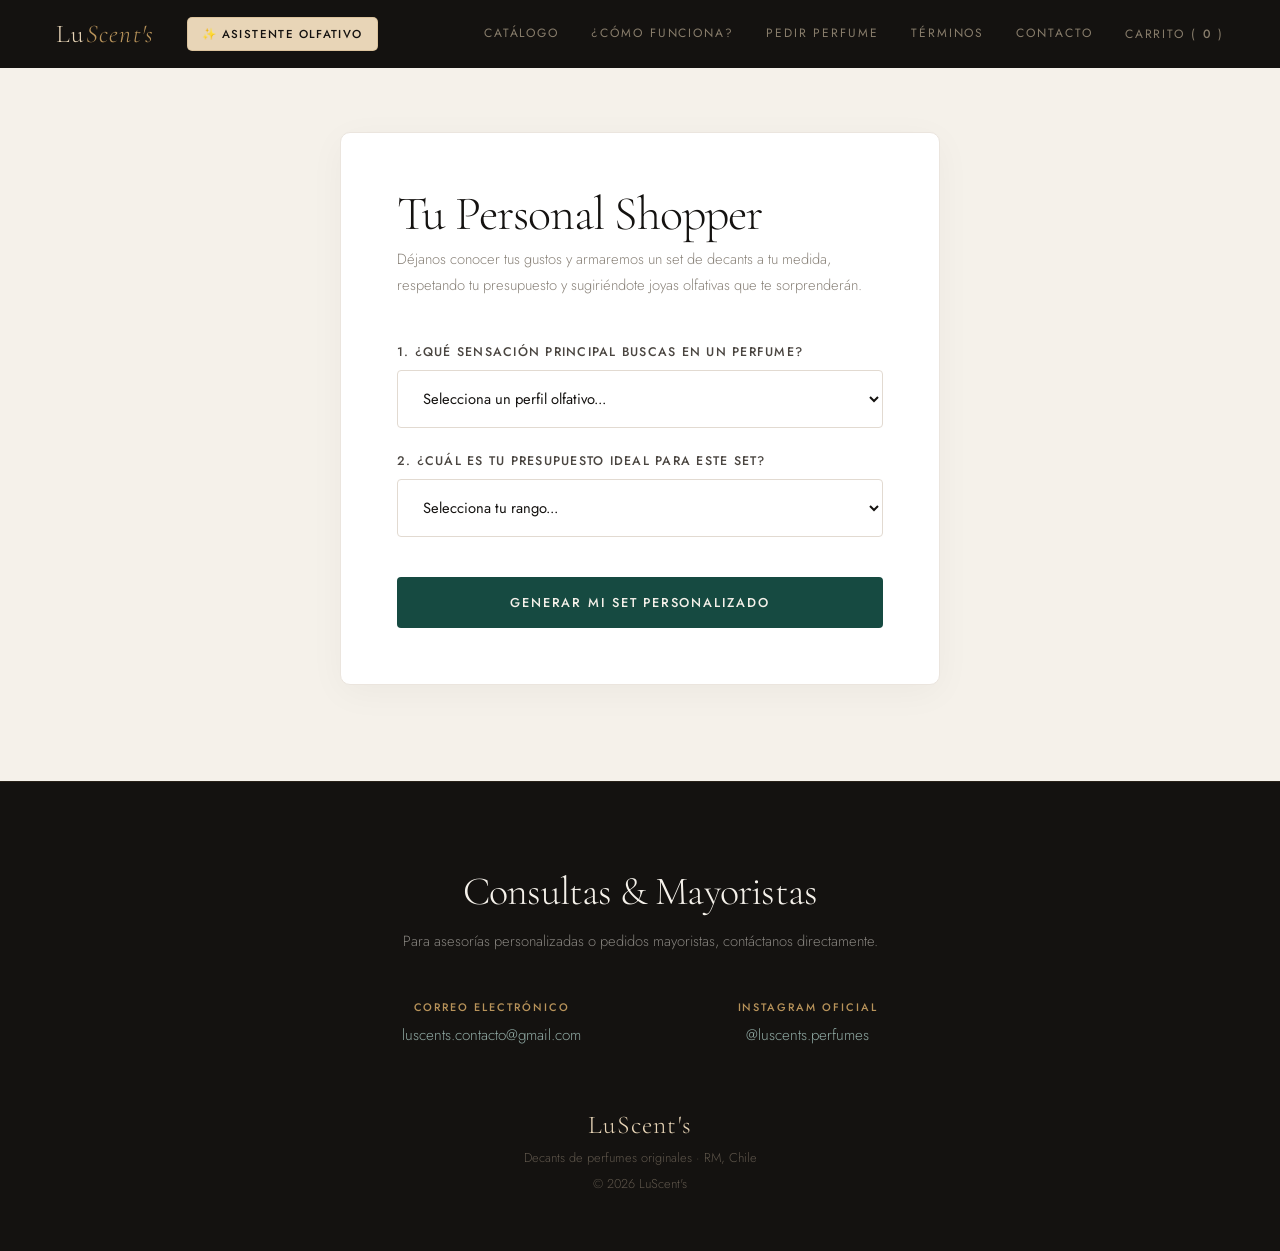
==== commit 8b57f46a: "actualizacion claude" ====
--- a/asistente.html
+++ b/asistente.html
@@ -6,12 +6,18 @@
   <meta name="description" content="Asistente Olfativo de LuScent's — Te ayudamos a armar el set de decants perfecto según tu perfil y presupuesto."/>
   <meta name="theme-color" content="#181614"/>
   <title>Asistente Olfativo — LuScent's</title>
+  <link rel="preconnect" href="https://fonts.googleapis.com"/>
+  <link rel="preconnect" href="https://fonts.gstatic.com" crossorigin/>
   <link href="https://fonts.googleapis.com/css2?family=Cormorant+Garamond:ital,wght@0,300;0,400;0,600;1,300;1,400&family=Jost:wght@300;400;500&display=swap" rel="stylesheet"/>
   <link rel="stylesheet" href="css/styles.css"/>
-  <meta property="og:title" content="LuScent's — Decants de Perfumes Originales · Chile" />
-<meta property="og:description" content="Fragancias 100% originales en frascos de 2,5 ml y 5 ml. Prueba antes de invertir. Envíos a todo Chile y entregas en Santiago." />
-<meta property="og:url" content="https://tu-usuario.github.io/luscents/index.html" />
-<meta property="og:image" content="https://tu-usuario.github.io/luscents/img/banner-preview.png" />
+  <!-- Ícono de la pestaña del navegador (Favicon) -->
+<link rel="icon" type="image/png" href="img/favicon.png">
+
+<!-- Configuración Open Graph para previsualización en WhatsApp/Redes -->
+<meta property="og:title" content="LuScent's — Decants de Perfumes Originales · Chile" />
+<meta property="og:description" content="Fragancias 100% originales en frascos de 2,5 ml y 5 ml. Prueba antes de invertir. Envíos a todo Chile." />
+<meta property="og:url" content="https://lucianxolivieri.github.io/luscents/" />
+<meta property="og:image" content="https://lucianxolivieri.github.io/luscents/img/banner-preview.png" />
 <meta property="og:type" content="website" />
 <meta property="og:site_name" content="LuScent's" />
 </head>
--- a/css/styles.css
+++ b/css/styles.css
@@ -65,7 +65,7 @@
 .nav--transparent { background: transparent; }
 .nav--scrolled    { background: var(--ink); box-shadow: 0 2px 24px rgba(20,18,16,.35); }
 
-.nav__left { display: flex; align-items: center; gap: 2.5rem; }
+.nav__left { display: flex; align-items: center; gap: 2rem; }
 
 .nav__logo {
   font-family: var(--ff-disp);
@@ -80,7 +80,7 @@
 
 .nav__links {
   display: flex;
-  gap: 2.5rem;
+  gap: 2rem;
   align-items: center;
 }
 .nav__links a {
@@ -2299,3 +2299,60 @@
 @media (max-width: 768px) {
   .nav__left { flex: 1; min-width: 0; }
 }
+
+/* ── ACCESIBILIDAD: respetar "reducir movimiento" ──────────────
+   Para usuarios con prefers-reduced-motion activado: detenemos las
+   animaciones continuas (carrusel de reseñas, partículas y degradados
+   Cyber) y acortamos las transiciones, sin perder funcionalidad. */
+@media (prefers-reduced-motion: reduce) {
+  *,
+  *::before,
+  *::after {
+    animation-duration: .001ms !important;
+    animation-iteration-count: 1 !important;
+    transition-duration: .001ms !important;
+    scroll-behavior: auto !important;
+  }
+  .reviews-track { animation: none !important; transform: none !important; }
+  .cyber-particles { display: none !important; }
+}
+
+/* ── NAV: colapsar a menú lateral también en tablets y laptops chicos ──
+   Entre 769px y 1200px el nav horizontal completo no entra y el botón del
+   carrito quedaba cortado fuera de pantalla. Reutilizamos el menú lateral. */
+@media (min-width: 769px) and (max-width: 1200px) {
+  .nav {
+    display: grid;
+    grid-template-columns: 1fr auto;
+    align-items: center;
+    gap: 0;
+  }
+  .nav__left { min-width: 0; overflow: hidden; }
+  .hamburger-btn { display: flex; flex-shrink: 0; margin-left: .25rem; }
+  .nav__links {
+    display: flex !important;
+    position: fixed;
+    top: 0; right: -100%;
+    width: min(320px,80vw); height: 100dvh;
+    background: var(--ink);
+    flex-direction: column;
+    align-items: flex-start;
+    justify-content: flex-start;
+    padding: calc(var(--nav-h) + 1.5rem) 2rem 2rem;
+    gap: 0;
+    z-index: 100;
+    transition: right .4s var(--ease-lux);
+    box-shadow: -6px 0 36px rgba(20,18,16,.25);
+    overflow-y: auto;
+  }
+  .nav--mobile-open .nav__links { right: 0; }
+  .nav__links a { font-size: 1rem; letter-spacing: 0.1em; color: rgba(232,213,183,.65); padding: 1rem 0; width: 100%; border-bottom: 1px solid rgba(232,213,183,.07); }
+  .nav__links a:last-of-type { border-bottom: none; }
+  .nav__links a.active { color: var(--white); }
+  .nav__links .cart-btn { margin-top: 1.5rem; font-size: 0.85rem; color: var(--gold-lt); padding: .75rem 0; border-top: 1px solid rgba(232,213,183,.07); width: 100%; justify-content: flex-start; }
+}
+
+/* ── Campo de cupón: 16px en pantallas chicas para evitar el zoom de iOS ── */
+@media (max-width: 768px) {
+  .discount-group input { font-size: 16px; }
+}
